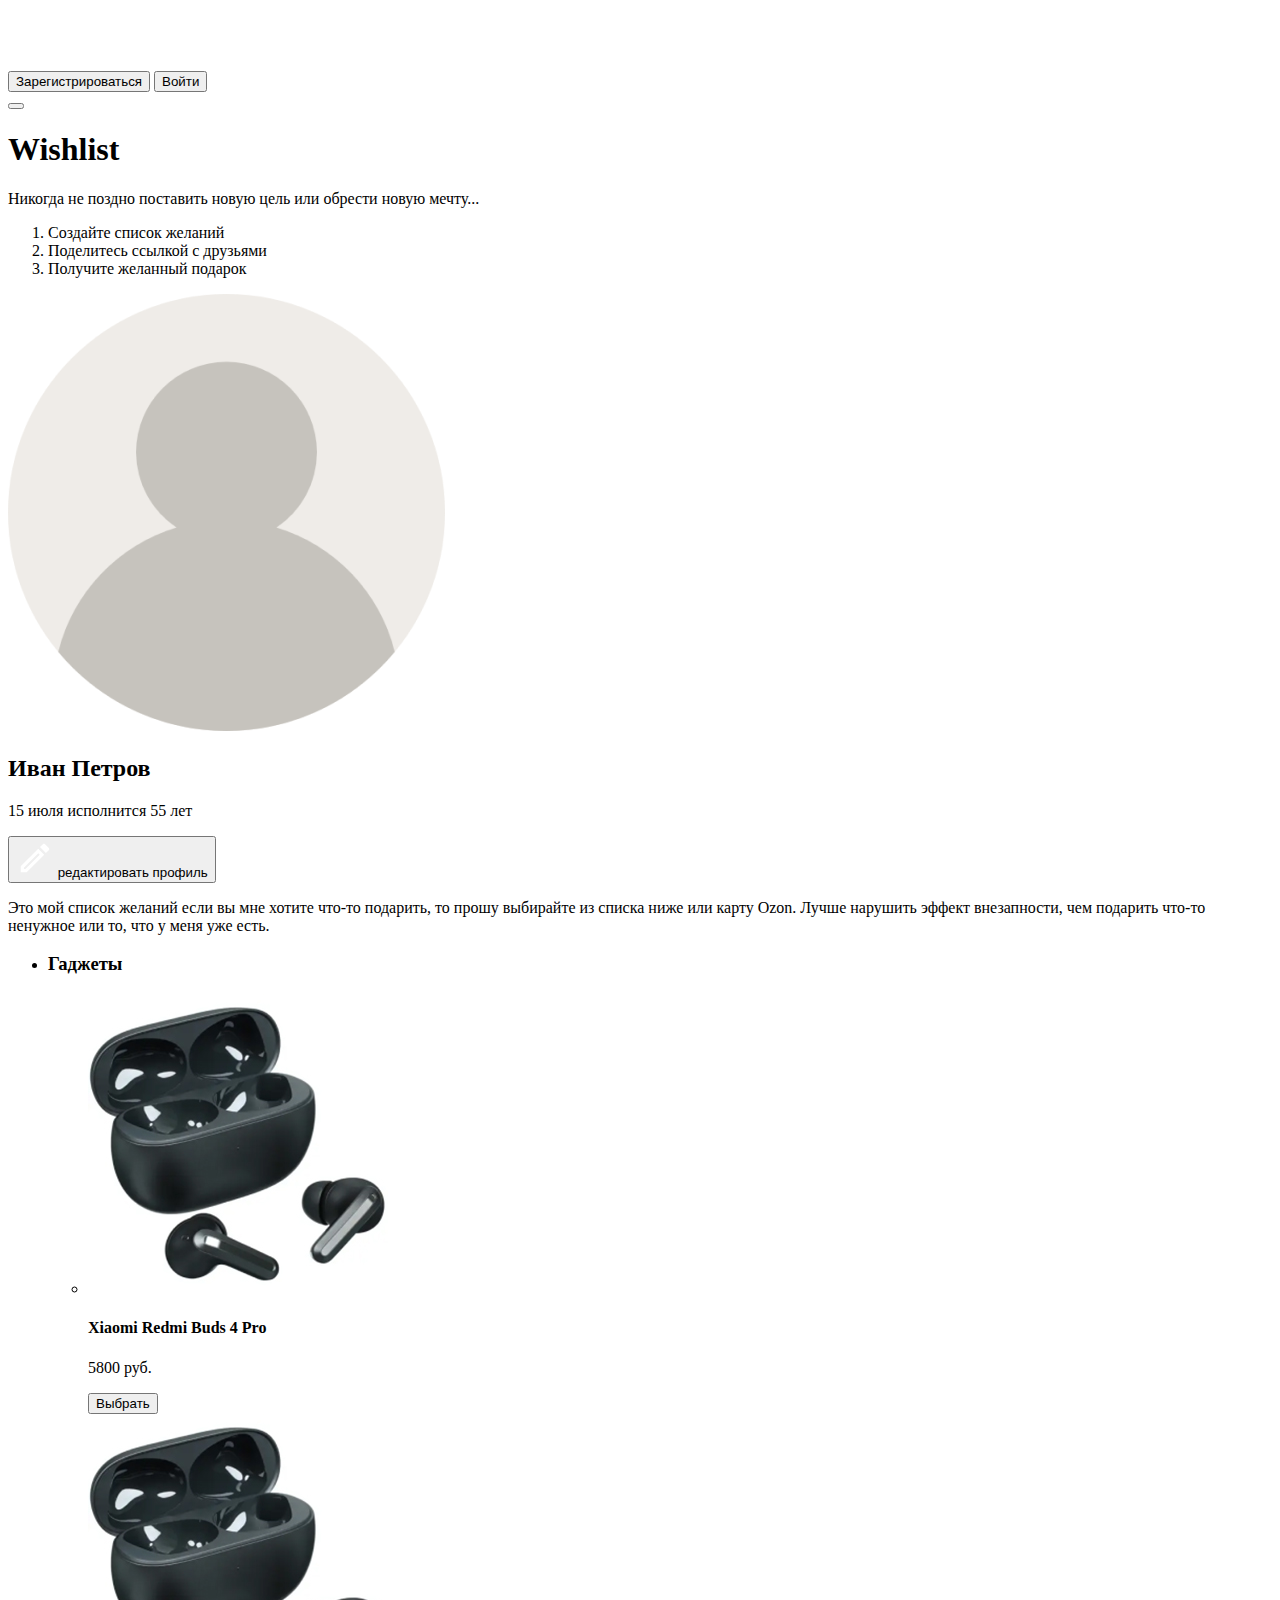
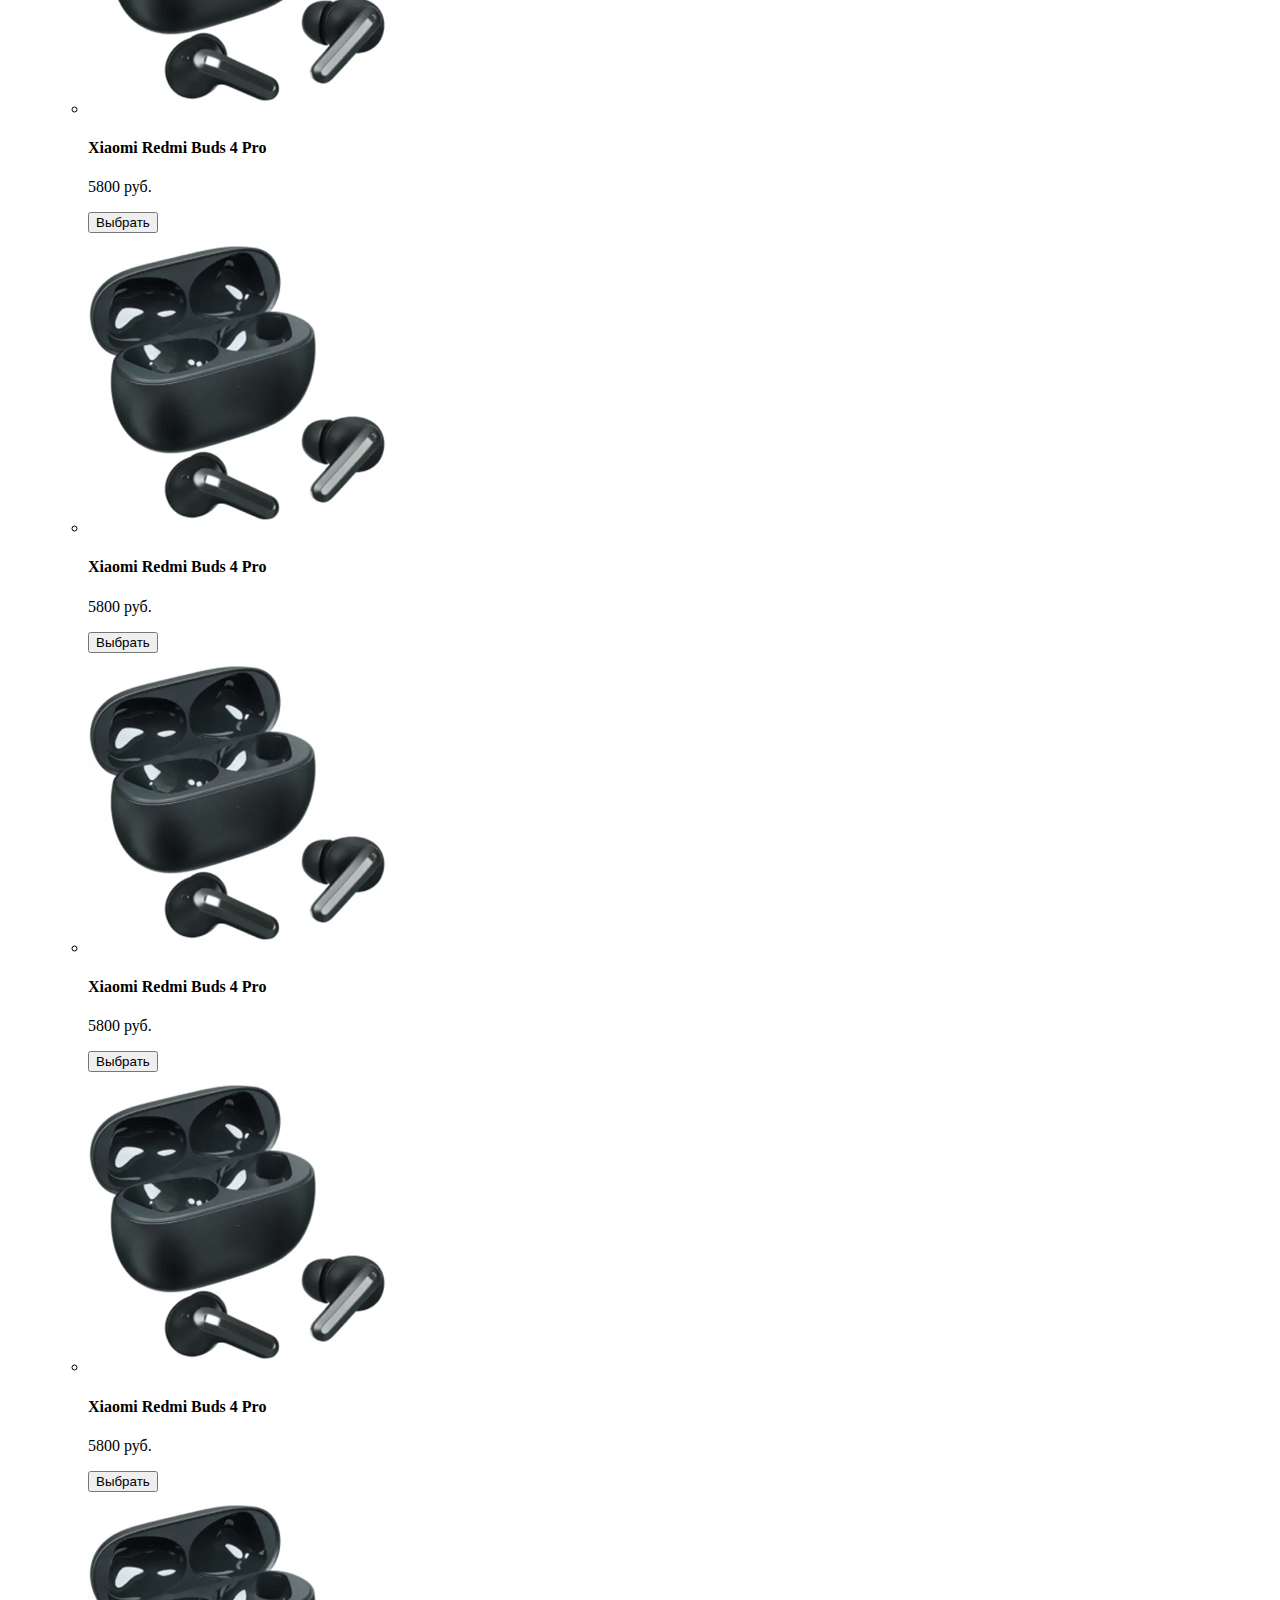
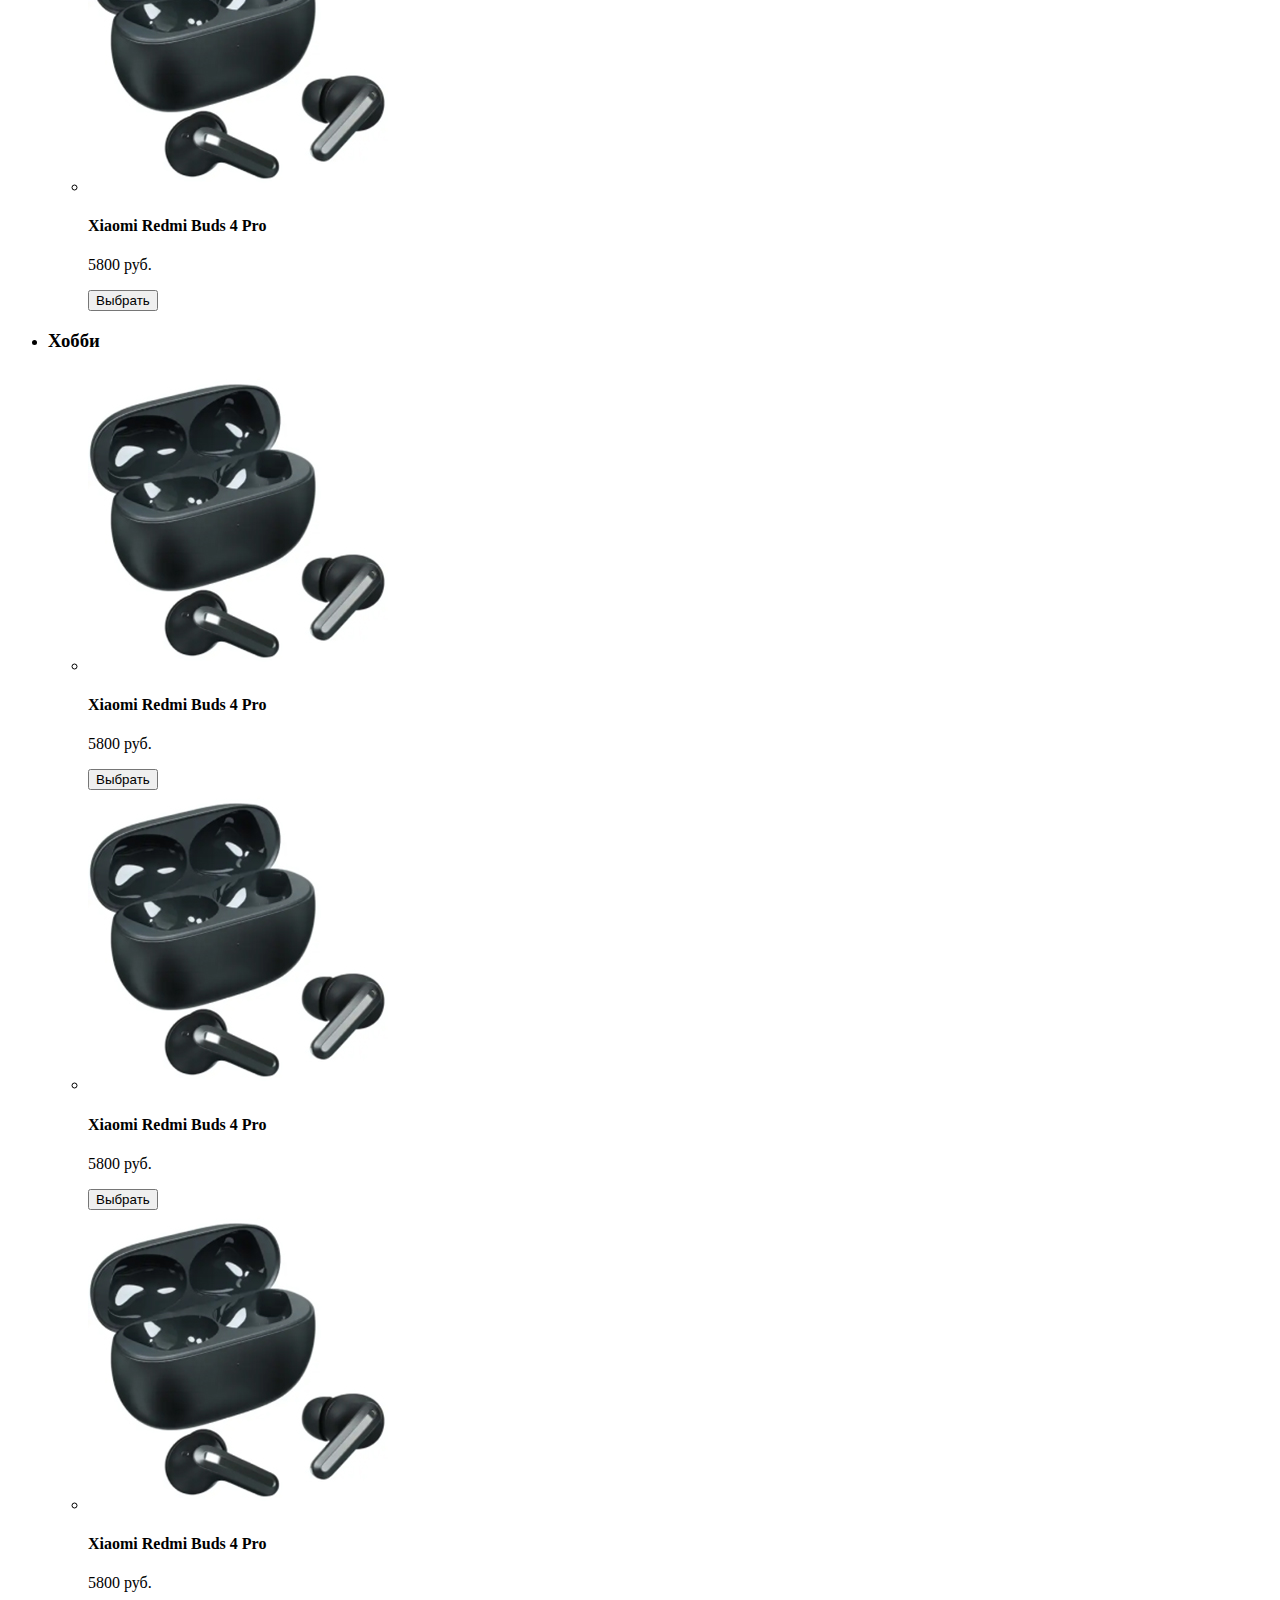
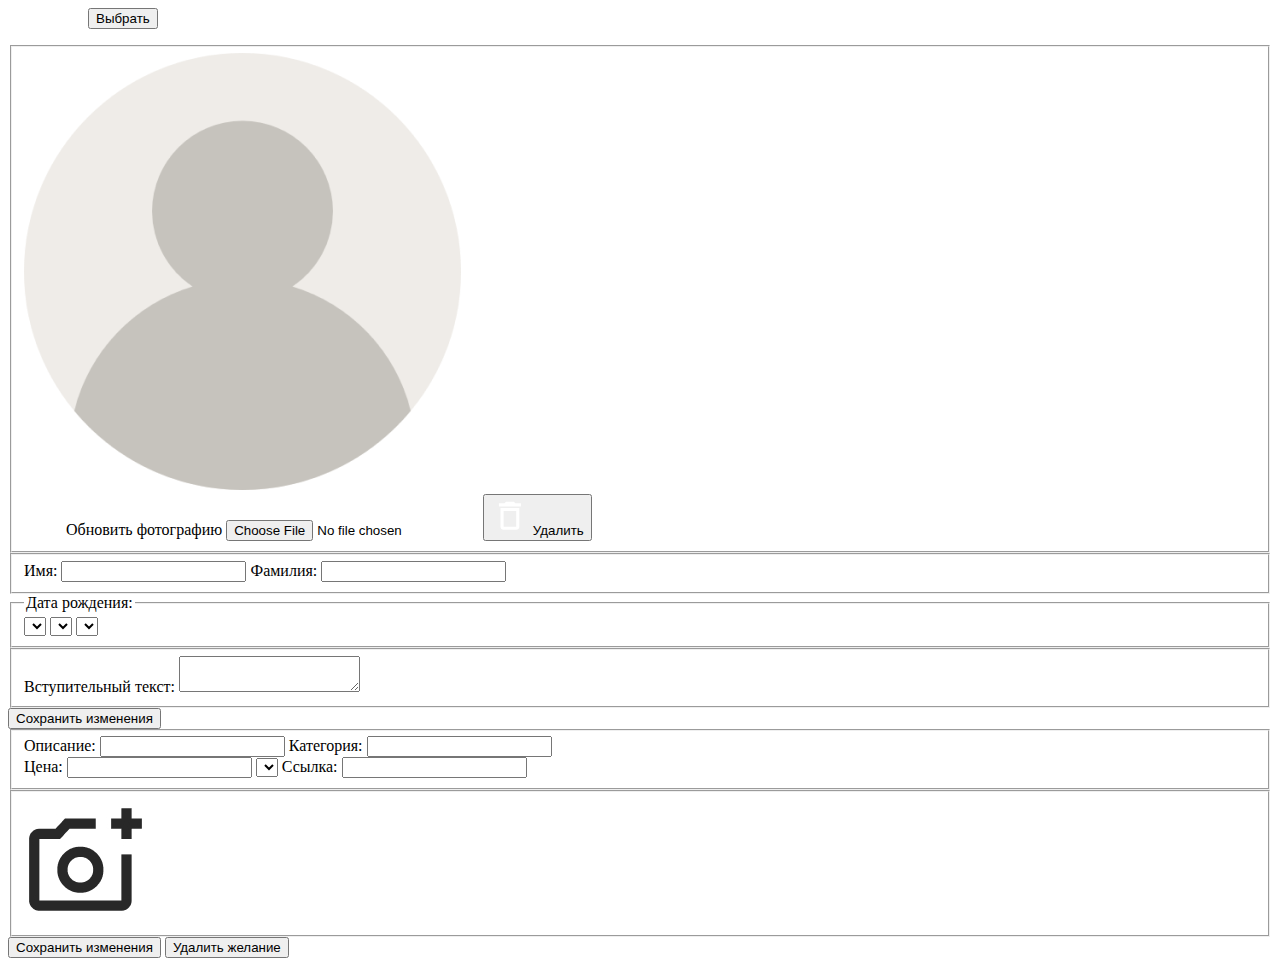
==== index.html @ 7a0eee0d "first commit" ====
<!DOCTYPE html>
<html lang="ru">

<head>
  <meta charset="UTF-8">
  <meta http-equiv="X-UA-Compatible" content="IE=edge">
  <meta name="viewport" content="width=device-width, initial-scale=1.0">
  <title>Wish list</title>
</head>

<body>
  <header class="header">
    <div class="container">
      <img class="header__logo" src="img/logo.svg" alt="logo">

      <nav class="header__nav nav">
        <button class="nav__btn btn">Зарегистрироваться</button>
        <button class="nav__btn btn">Войти</button>
      </nav>

      <button class="header__burder burger">
        <span class="burger__line"></span>
      </button>
    </div>
  </header>

  <main class="app">
    <section class="hero">
      <div class="container">
        <h1 class="hero__title">Wishlist</h1>

        <p class="hero__discription">Никогда не поздно поставить новую цель или обрести новую мечту...</p>

        <ol class="hero__steps steps">
          <li class="steps__item">Cоздайте список желаний</li>
          <li class="steps__item">Поделитесь ссылкой с&nbsp;друзьями</li>
          <li class="steps__item">Получите желанный подарок</li>
        </ol>
      </div>
    </section>

    <section class="wishlist">
      <div class="container">
        <div class="wishlist__profile profile">
          <img class="profile__avatar" src="img/avatar.png" alt="фото профиля">

          <div class="profile__content">
            <h2 class="profile__fullname">Иван Петров</h2>
            <p class="profile__birthday">15 июля исполнится 55 лет</p>
            <button class="profile__edit">
              <svg width="38" height="38" viewBox="0 0 38 38" fill="none" xmlns="http://www.w3.org/2000/svg">
                <path
                  d="M4.75 33.25H10.6875L28.1992 15.7384L22.2617 9.80086L4.75 27.3125V33.25ZM7.91667 28.6267L22.2617 14.2817L23.7183 15.7384L9.37333 30.0834H7.91667V28.6267ZM29.0858 5.20919C28.9394 5.06241 28.7654 4.94596 28.5738 4.86651C28.3823 4.78705 28.177 4.74615 27.9696 4.74615C27.7622 4.74615 27.5569 4.78705 27.3653 4.86651C27.1738 4.94596 26.9998 5.06241 26.8533 5.20919L23.9558 8.10669L29.8933 14.0442L32.7908 11.1467C32.9376 11.0002 33.0541 10.8262 33.1335 10.6347C33.213 10.4431 33.2539 10.2378 33.2539 10.0304C33.2539 9.82307 33.213 9.61774 33.1335 9.4262C33.0541 9.23466 32.9376 9.06067 32.7908 8.91419L29.0858 5.20919Z"
                  fill="white" />
              </svg>
              редактировать профиль
            </button>
          </div>
        </div>

        <p class="wishlist__description">Это мой список желаний если вы мне хотите что-то подарить, то прошу выбирайте
          из списка ниже или карту Ozon. Лучше
          нарушить эффект внезапности, чем подарить что-то ненужное или то, что у меня уже есть.</p>

        <ul class="wishlist__categories categories">
          <li class="categories__item">
            <h3 class="categories__title">Гаджеты</h3>

            <ul class="wishlist__items">
              <li class="item">
                <img class="item__img" src="img/headphones.png" alt="картинка желания">
                <h4 class="item__title">Xiaomi Redmi Buds 4 Pro</h4>
                <p class="item__price">5800 руб.</p>
                <button class="item_btn btn btn_castlist">Выбрать</button>
              </li>

              <li class="item">
                <img class="item__img" src="img/headphones.png" alt="картинка желания">
                <h4 class="item__title">Xiaomi Redmi Buds 4 Pro</h4>
                <p class="item__price">5800 руб.</p>
                <button class="item_btn btn btn_castlist">Выбрать</button>
              </li>

              <li class="item">
                <img class="item__img" src="img/headphones.png" alt="картинка желания">
                <h4 class="item__title">Xiaomi Redmi Buds 4 Pro</h4>
                <p class="item__price">5800 руб.</p>
                <button class="item_btn btn btn_castlist">Выбрать</button>
              </li>

              <li class="item">
                <img class="item__img" src="img/headphones.png" alt="картинка желания">
                <h4 class="item__title">Xiaomi Redmi Buds 4 Pro</h4>
                <p class="item__price">5800 руб.</p>
                <button class="item_btn btn btn_castlist">Выбрать</button>
              </li>

              <li class="item">
                <img class="item__img" src="img/headphones.png" alt="картинка желания">
                <h4 class="item__title">Xiaomi Redmi Buds 4 Pro</h4>
                <p class="item__price">5800 руб.</p>
                <button class="item_btn btn btn_castlist">Выбрать</button>
              </li>

              <li class="item">
                <img class="item__img" src="img/headphones.png" alt="картинка желания">
                <h4 class="item__title">Xiaomi Redmi Buds 4 Pro</h4>
                <p class="item__price">5800 руб.</p>
                <button class="item_btn btn btn_castlist">Выбрать</button>
              </li>
            </ul>
          </li>

          <li class="categories__item">
            <h3 class="categories__title">Хобби</h3>

            <ul class="wishlist__items">
              <li class="item">
                <img class="item__img" src="img/headphones.png" alt="картинка желания">
                <h4 class="item__title">Xiaomi Redmi Buds 4 Pro</h4>
                <p class="item__price">5800 руб.</p>
                <button class="item_btn btn btn_castlist">Выбрать</button>
              </li>

              <li class="item">
                <img class="item__img" src="img/headphones.png" alt="картинка желания">
                <h4 class="item__title">Xiaomi Redmi Buds 4 Pro</h4>
                <p class="item__price">5800 руб.</p>
                <button class="item_btn btn btn_castlist">Выбрать</button>
              </li>

              <li class="item">
                <img class="item__img" src="img/headphones.png" alt="картинка желания">
                <h4 class="item__title">Xiaomi Redmi Buds 4 Pro</h4>
                <p class="item__price">5800 руб.</p>
                <button class="item_btn btn btn_castlist">Выбрать</button>
              </li>
            </ul>
          </li>
        </ul>
      </div>
    </section>

    <section class="edit edit_profile">
      <div class="container">
        <form class="edit__form">
          <fieldset class="edit__avatar">
            <img class="edit__avatar-img" src="img/avatar.png" alt="">

            <div class="edit__avatar-load">
              <label class="edit__label-avatar" for="avatar-load">
                <svg width="38" height="38" viewBox="0 0 38 38" fill="none" xmlns="http://www.w3.org/2000/svg">
                  <path
                    d="M4.75 33.25H10.6875L28.1992 15.7384L22.2617 9.80086L4.75 27.3125V33.25ZM7.91667 28.6267L22.2617 14.2817L23.7183 15.7384L9.37333 30.0834H7.91667V28.6267ZM29.0858 5.20919C28.9394 5.06241 28.7654 4.94596 28.5738 4.86651C28.3823 4.78705 28.177 4.74615 27.9696 4.74615C27.7622 4.74615 27.5569 4.78705 27.3653 4.86651C27.1738 4.94596 26.9998 5.06241 26.8533 5.20919L23.9558 8.10669L29.8933 14.0442L32.7908 11.1467C32.9376 11.0002 33.0541 10.8262 33.1335 10.6347C33.213 10.4431 33.2539 10.2378 33.2539 10.0304C33.2539 9.82307 33.213 9.61774 33.1335 9.4262C33.0541 9.23466 32.9376 9.06067 32.7908 8.91419L29.0858 5.20919Z"
                    fill="white" />
                </svg>
                Обновить фотографию
              </label>
              <input class="edit__input-file edit__input-file_avatar" type="file" accept="image/jpeg, image/png">

              <button class="edit__avatar-delete">
                <svg width="38" height="38" viewBox="0 0 38 38" fill="none" xmlns="http://www.w3.org/2000/svg">
                  <path
                    d="M9.48842 29.6389C9.48842 31.35 10.9027 32.75 12.6313 32.75H25.2027C26.9313 32.75 28.3456 31.35 28.3456 29.6389V10.9722H9.48842V29.6389ZM12.6313 14.0833H25.2027V29.6389H12.6313V14.0833ZM24.417 6.30556L22.8456 4.75H14.9884L13.417 6.30556H7.91699V9.41667H29.917V6.30556H24.417Z"
                    fill="white" />
                </svg>
                Удалить
              </button>
            </div>
          </fieldset>

          <fieldset class="edit__name">
            <label class="edit__label">
              <span class="edit__label-text">Имя:</span>
              <input class="input" type="text" name="name">
            </label>

            <label class="edit__label">
              <span class="edit__label-text">Фамилия:</span>
              <input class="input" type="text" name="surname">
            </label>
          </fieldset>

          <fieldset class="edit__birthday">
            <legend class="edit__label">Дата рождения:</legend>

            <label class="edit__label">
              <select class="input" type="edit__select" name="day"></select>
            </label>

            <label class="edit__label">
              <select class="input" type="edit__select" name="month"></select>
            </label>

            <label class="edit__label">
              <select class="input" type="edit__select" name="year"></select>
            </label>
          </fieldset>

          <fieldset class="edit__description">
            <label class="edit__label" for="description">Вступительный текст:</label>
            <textarea class="edit__description-input" name="description"></textarea>

          </fieldset>

          <button class="edit__submit-btn btn">Сохранить изменения</button>
        </form>
      </div>
    </section>

    <section class="edit edit_wish">
      <div class="container">
        <form class="edit__form">
          <fieldset class="edit__wish">
            <label class="edit__label">
              <span class="edit__label-text">Описание:</span>
              <input class="input" type="text" name="title">
            </label>

            <label class="edit__label">
              <span class="edit__label-text">Категория:</span>
              <input class="input" type="text" name="category">
            </label>

            <div class="edit__wish-price">
              <label class="edit__label">
                <span class="edit__label-text">Цена:</span>
                <input class="input" type="text" name="price">
              </label>
              <label class="edit__label-select">
                <select class="edit__select edit__select_currency" name="currency"></select>
              </label>

              <label class="edit__label">
                <span class="edit__label-text">Ссылка:</span>
                <input class="input" type="text" name="link">
              </label>
            </div>
          </fieldset>

          <fieldset class="edit__wish-photo">
            <label class="edit__label-photo">
              <img class="edit__wish-img" src="img/no-photo.jpg" alt="">
            </label>
          </fieldset>

          <button class="edit__submit-btn btn">Сохранить изменения</button>
          <button class="edit__delete-btn btn">Удалить желание</button>
        </form>
      </div>
    </section>

  </main>
</body>

</html>
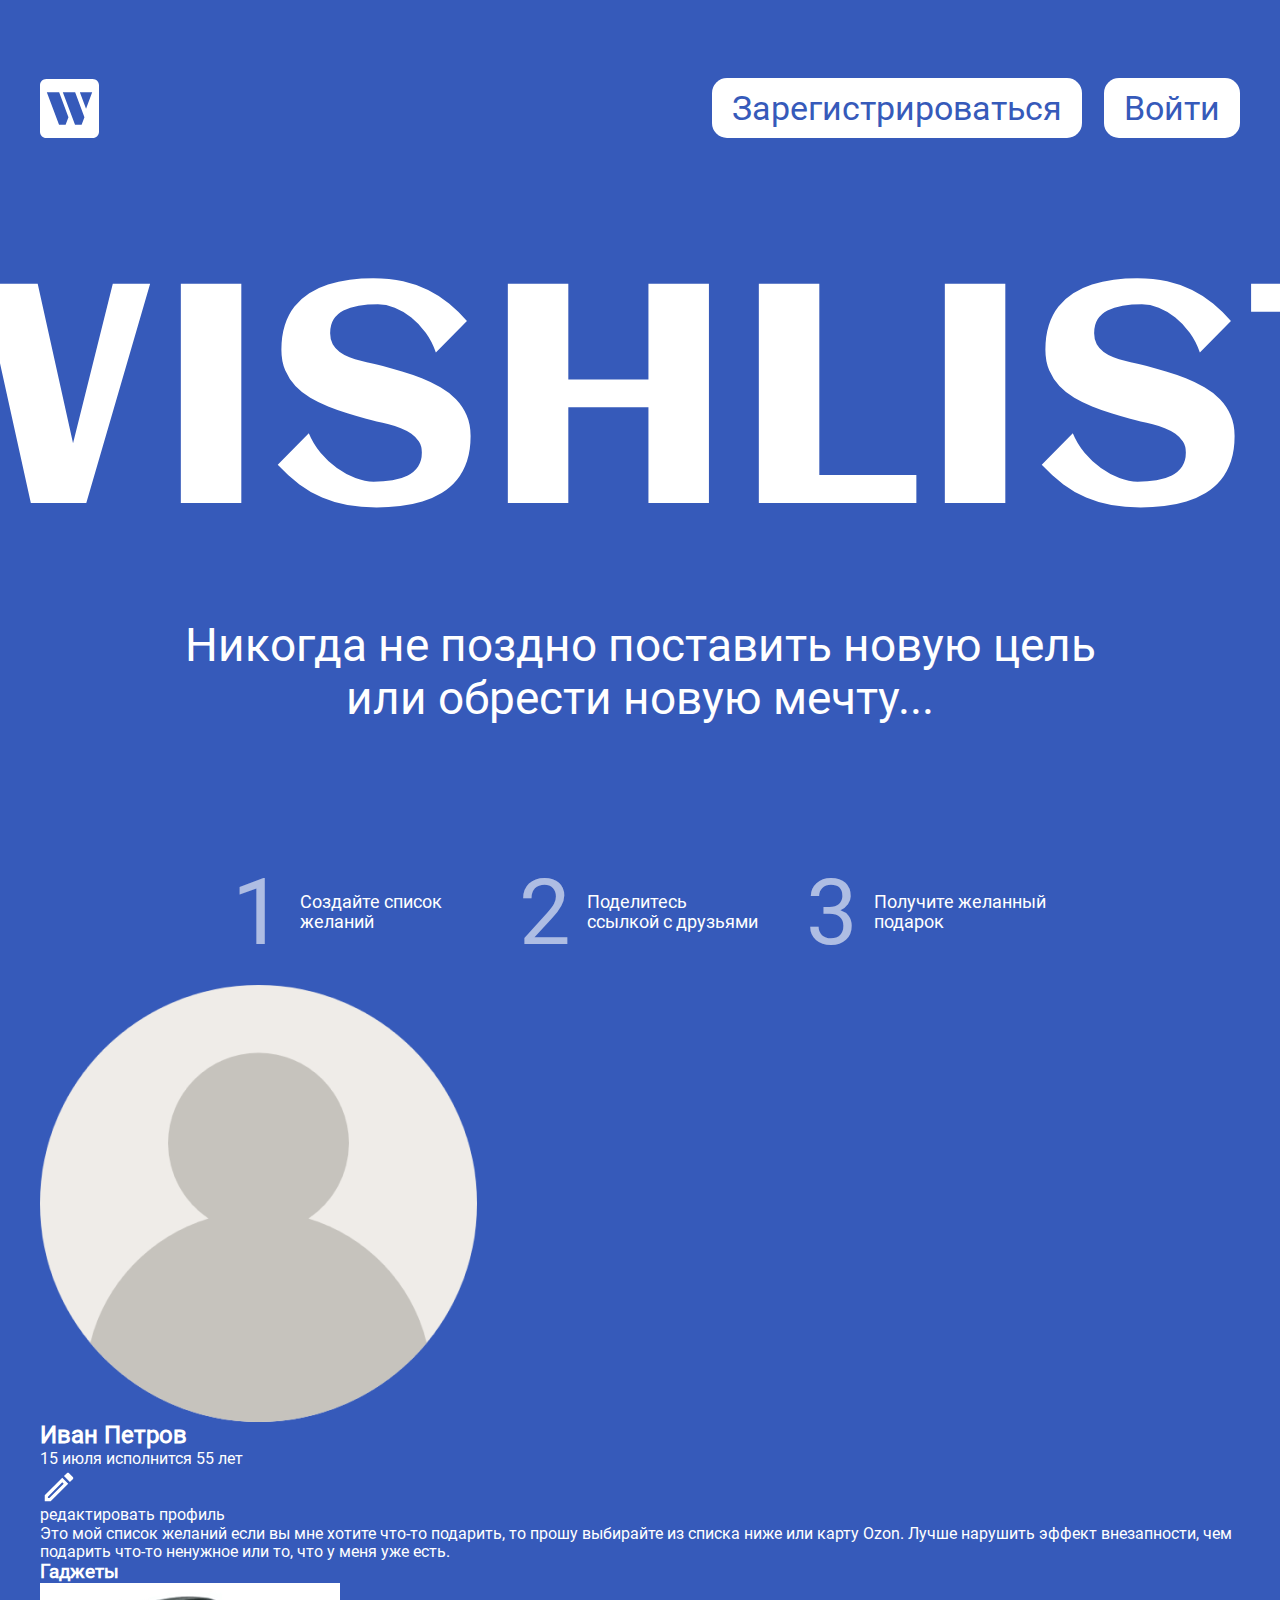
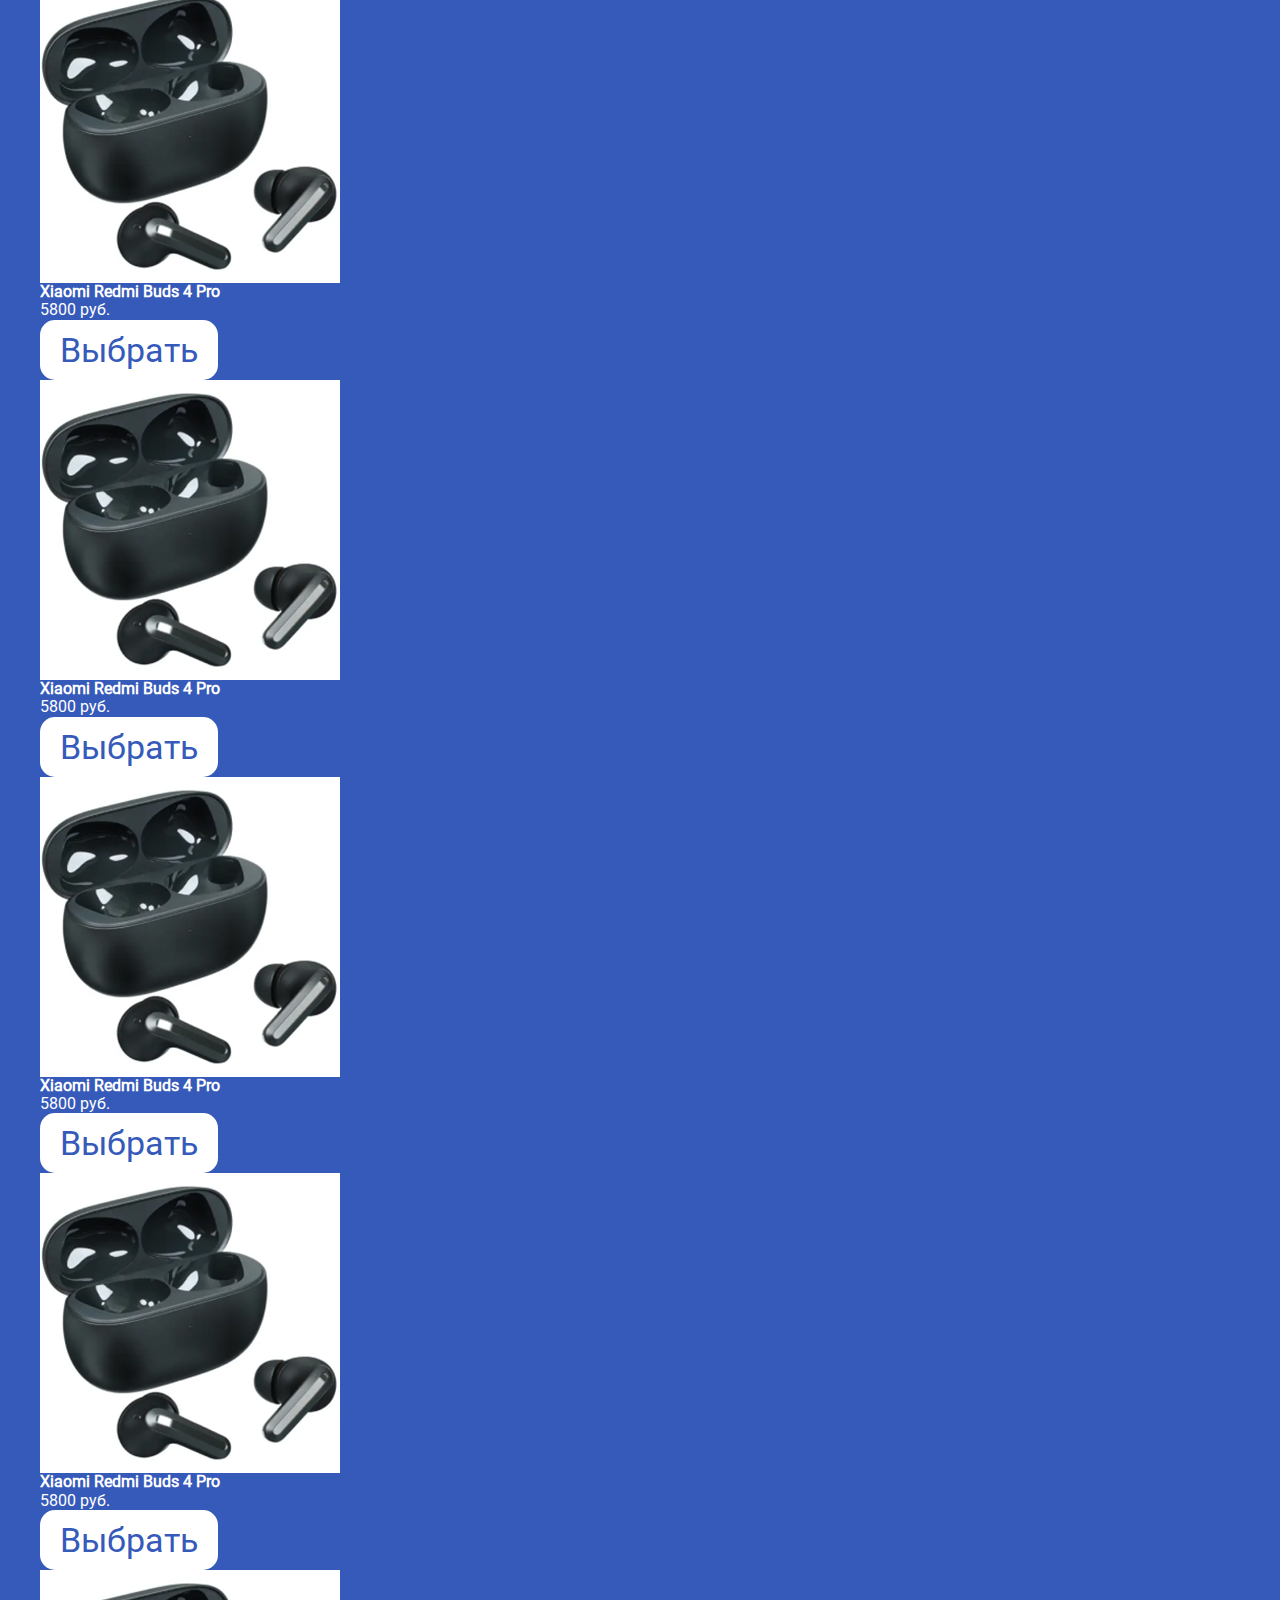
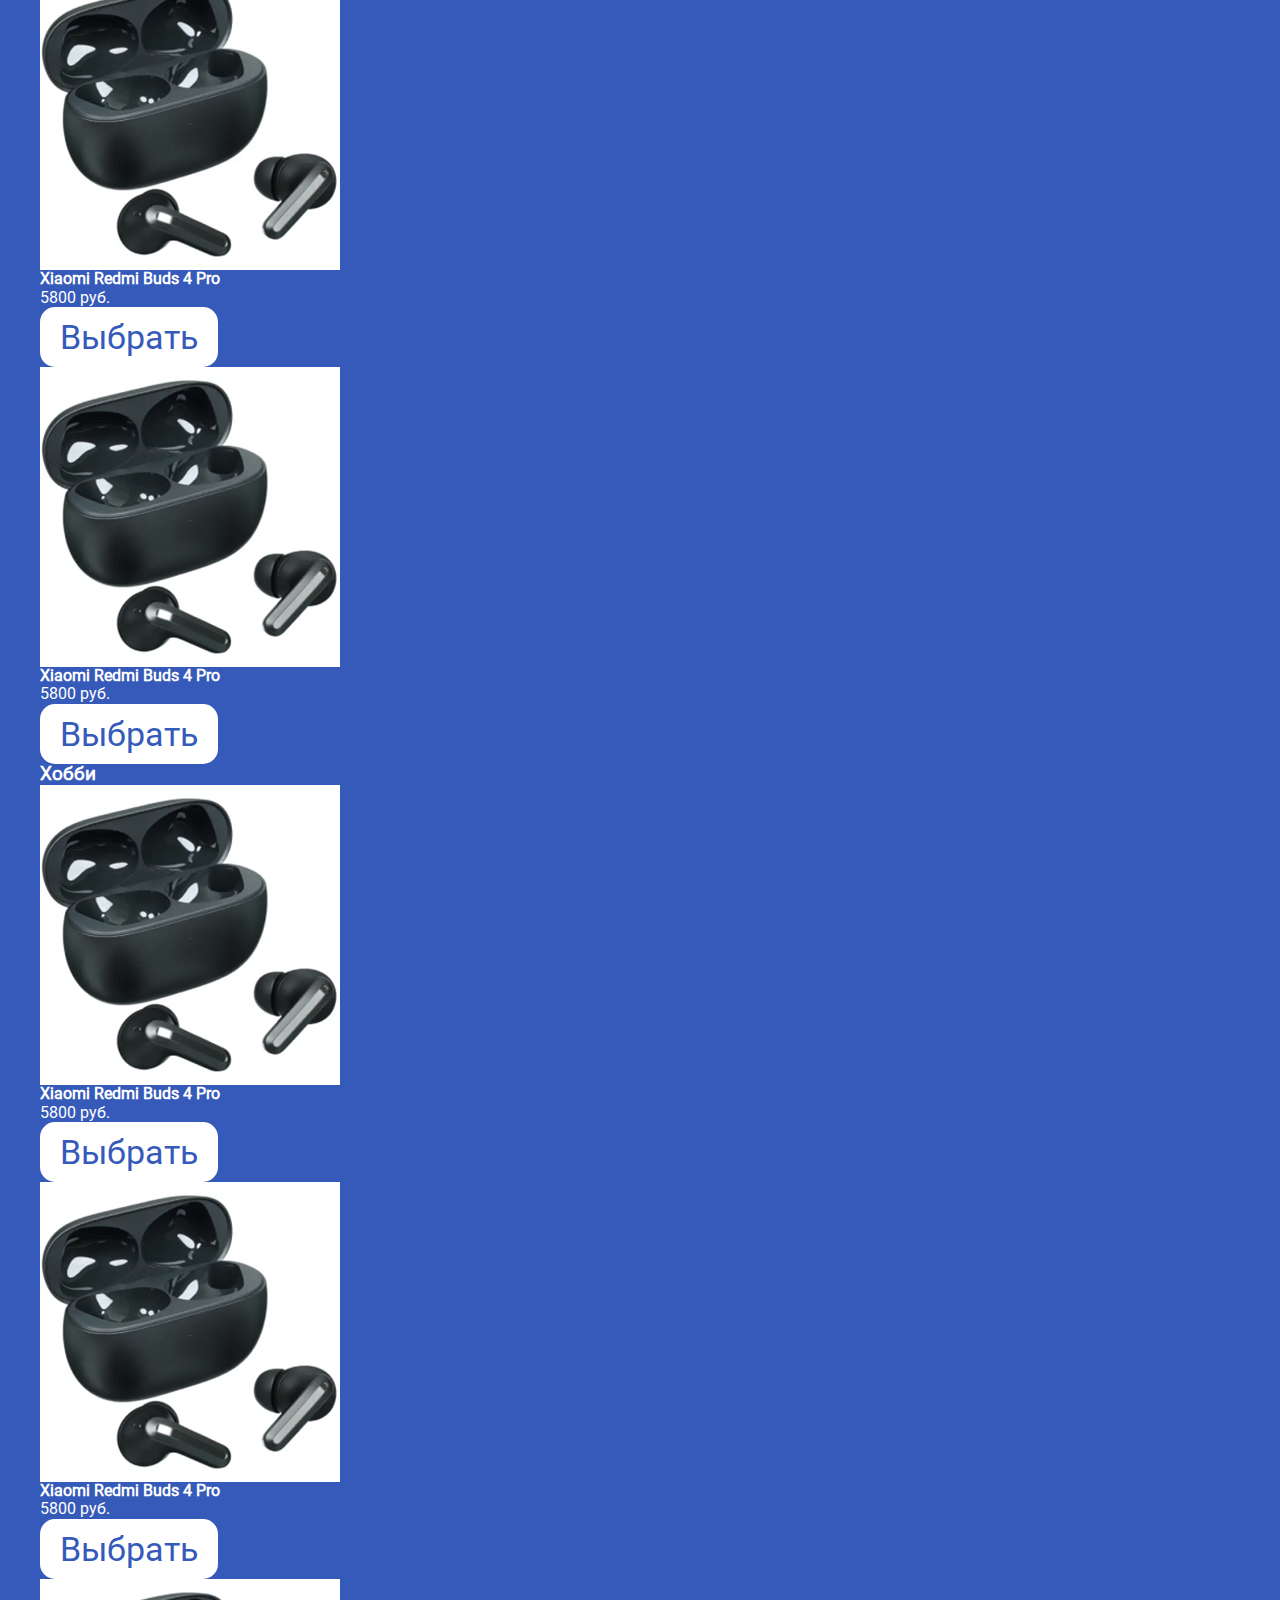
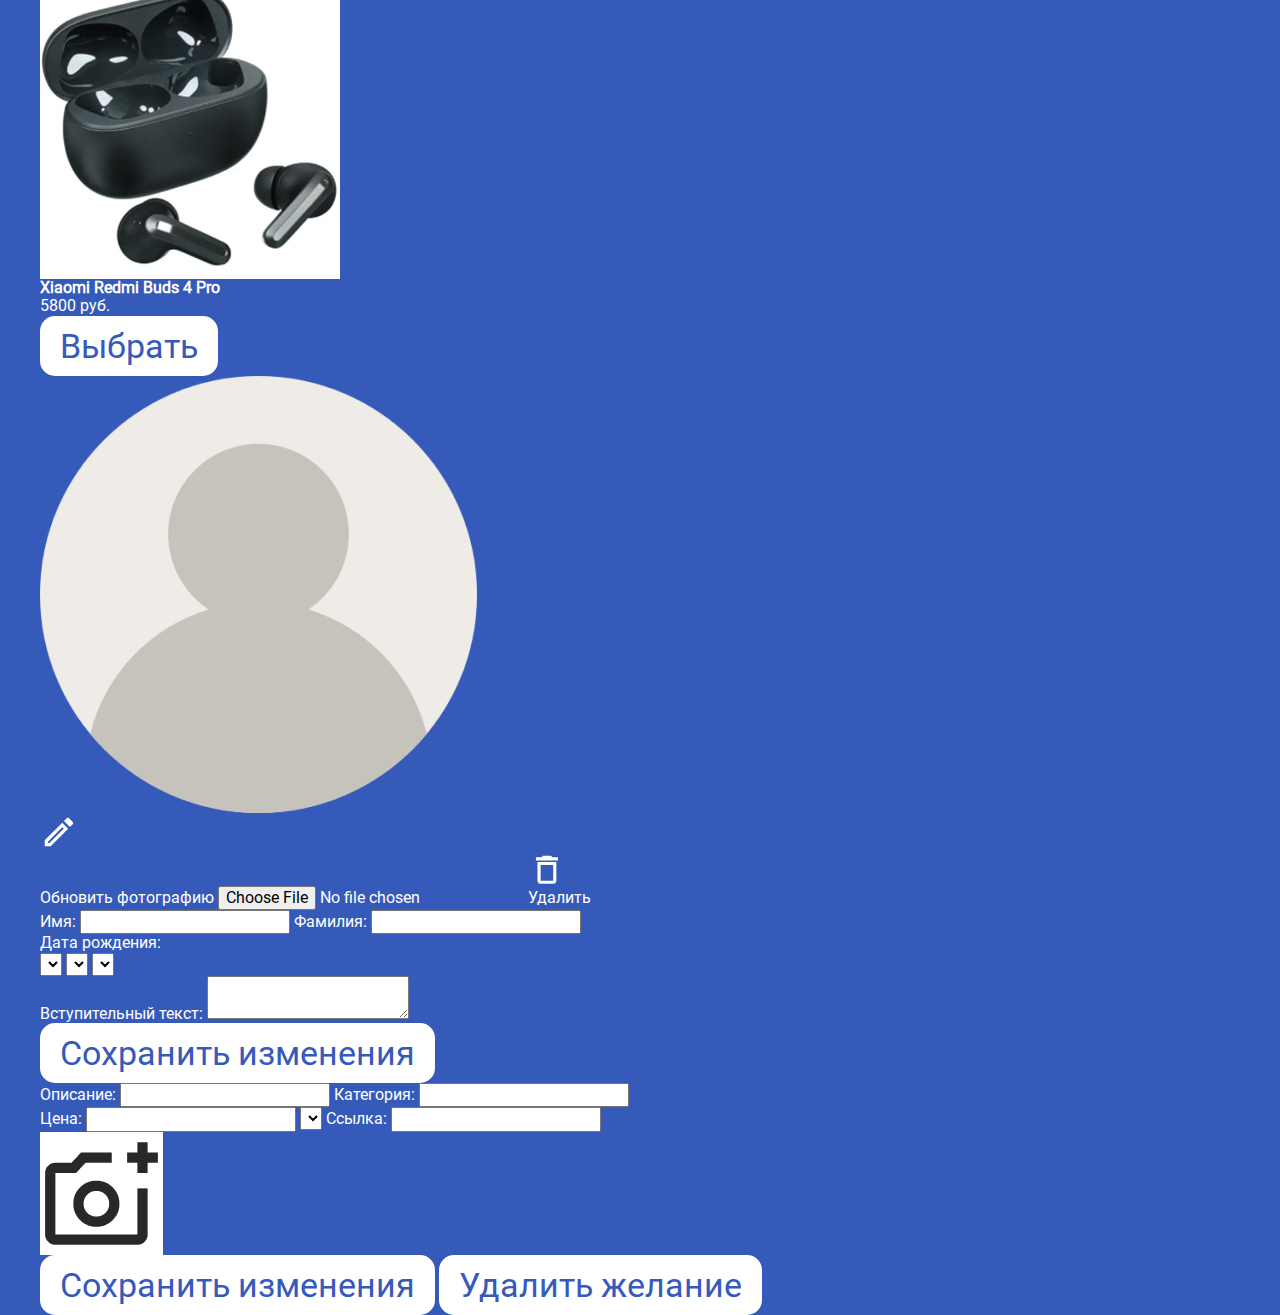
==== commit 22fc858d: "+общие стили +стили для первого экрана" ====
--- a/index.html
+++ b/index.html
@@ -6,11 +6,13 @@
   <meta http-equiv="X-UA-Compatible" content="IE=edge">
   <meta name="viewport" content="width=device-width, initial-scale=1.0">
   <title>Wish list</title>
+
+  <link rel="stylesheet" href="css/index.css">
 </head>
 
-<body>
+<body class="body">
   <header class="header">
-    <div class="container">
+    <div class="container header__container">
       <img class="header__logo" src="img/logo.svg" alt="logo">
 
       <nav class="header__nav nav">
@@ -26,7 +28,7 @@
 
   <main class="app">
     <section class="hero">
-      <div class="container">
+      <div class="container hero__container">
         <h1 class="hero__title">Wishlist</h1>
 
         <p class="hero__discription">Никогда не поздно поставить новую цель или обрести новую мечту...</p>
--- a/css/index.css
+++ b/css/index.css
@@ -0,0 +1,8 @@
+@import "normalize.css";
+@import "fonts.css";
+@import "style.css";
+@import "header.css";
+@import "nav.css";
+@import "burger.css";
+@import "hero.css";
+@import "steps.css";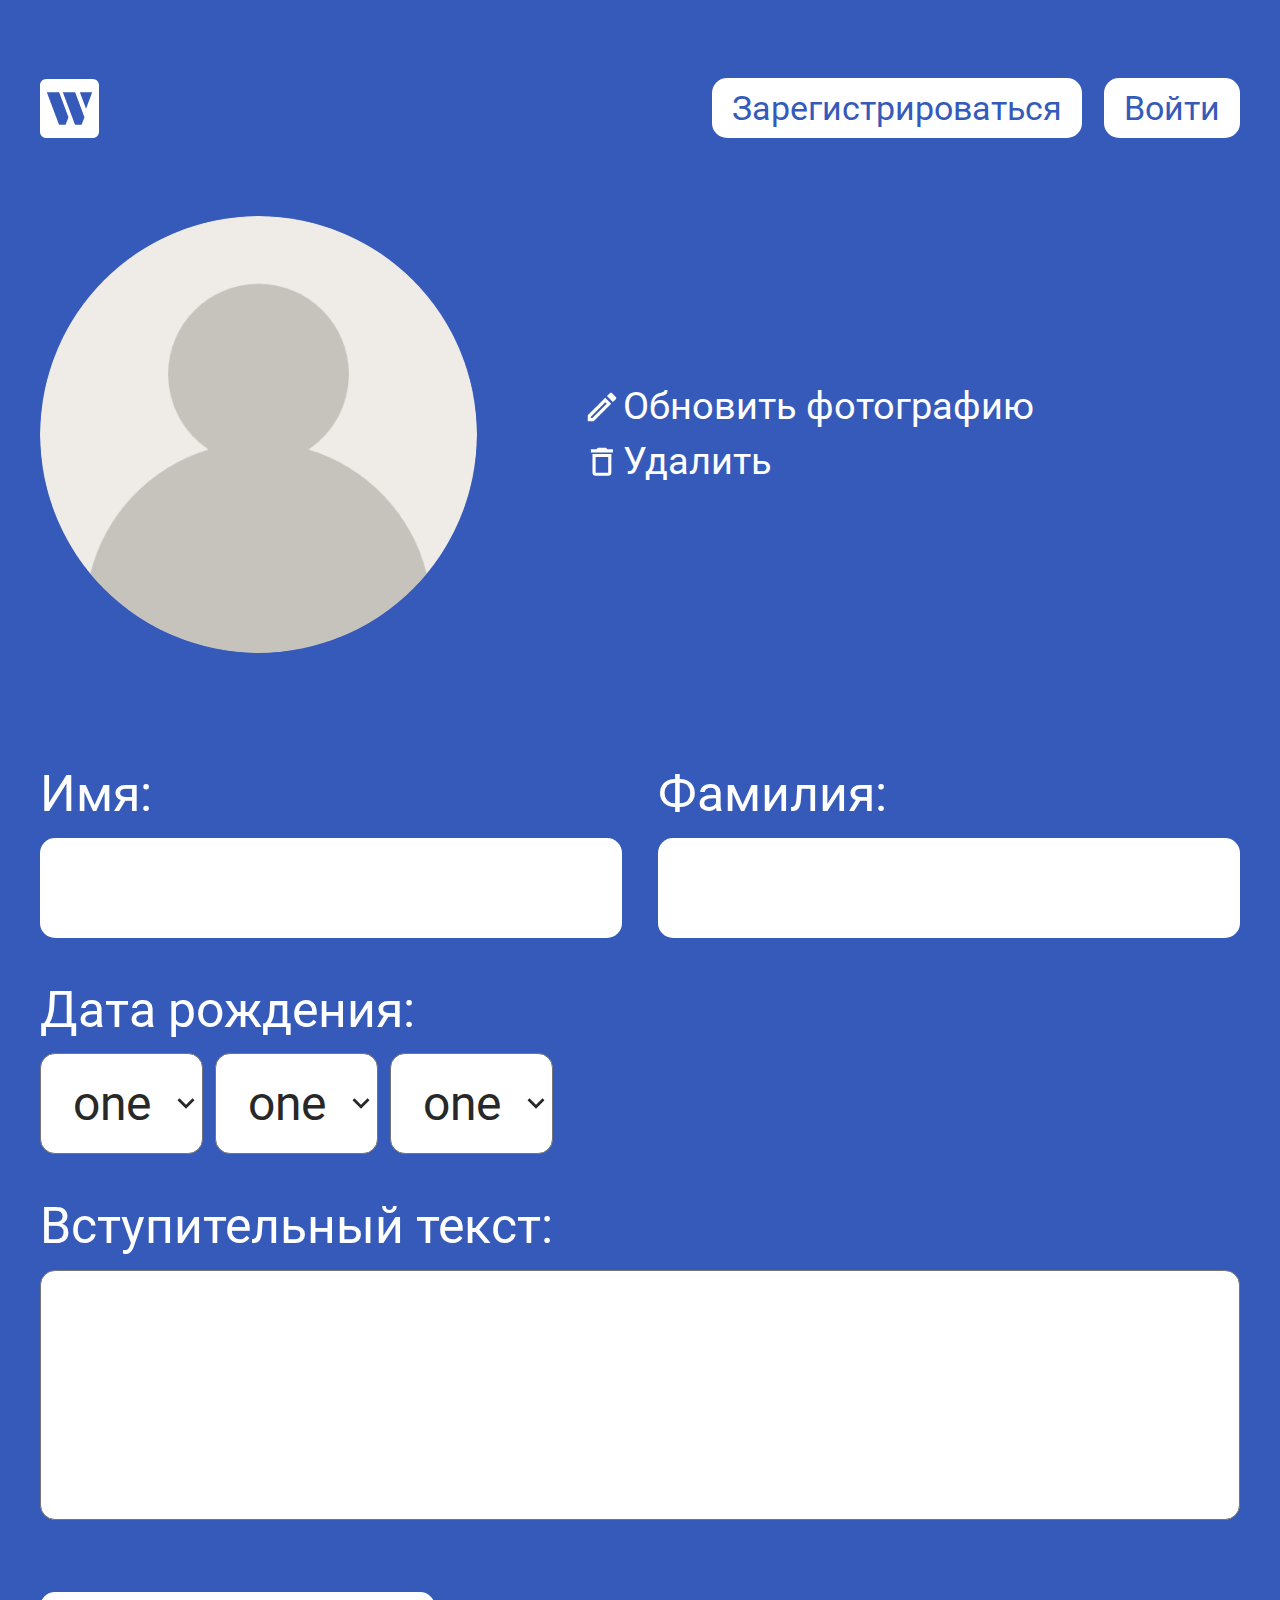
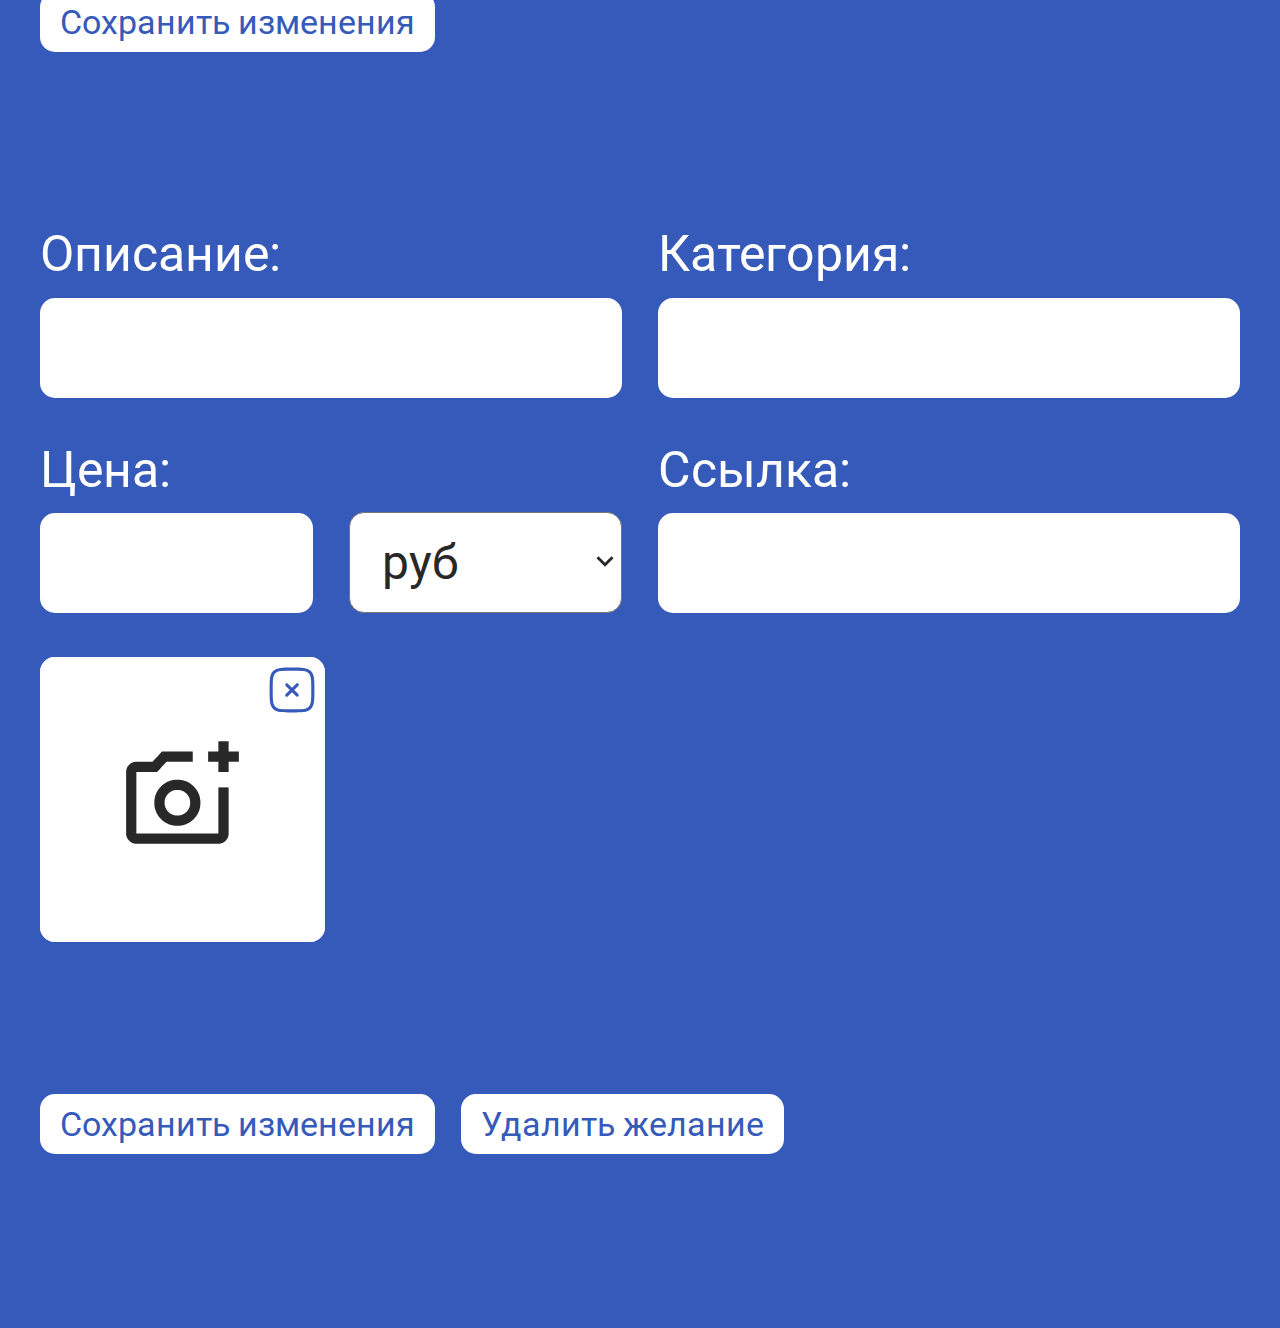
==== commit 841fed0a: "+styles" ====
--- a/index.html
+++ b/index.html
@@ -73,42 +73,42 @@
                 <img class="item__img" src="img/headphones.png" alt="картинка желания">
                 <h4 class="item__title">Xiaomi Redmi Buds 4 Pro</h4>
                 <p class="item__price">5800 руб.</p>
-                <button class="item_btn btn btn_castlist">Выбрать</button>
-              </li>
-
-              <li class="item">
-                <img class="item__img" src="img/headphones.png" alt="картинка желания">
-                <h4 class="item__title">Xiaomi Redmi Buds 4 Pro</h4>
-                <p class="item__price">5800 руб.</p>
-                <button class="item_btn btn btn_castlist">Выбрать</button>
-              </li>
-
-              <li class="item">
-                <img class="item__img" src="img/headphones.png" alt="картинка желания">
-                <h4 class="item__title">Xiaomi Redmi Buds 4 Pro</h4>
-                <p class="item__price">5800 руб.</p>
-                <button class="item_btn btn btn_castlist">Выбрать</button>
-              </li>
-
-              <li class="item">
-                <img class="item__img" src="img/headphones.png" alt="картинка желания">
-                <h4 class="item__title">Xiaomi Redmi Buds 4 Pro</h4>
-                <p class="item__price">5800 руб.</p>
-                <button class="item_btn btn btn_castlist">Выбрать</button>
-              </li>
-
-              <li class="item">
-                <img class="item__img" src="img/headphones.png" alt="картинка желания">
-                <h4 class="item__title">Xiaomi Redmi Buds 4 Pro</h4>
-                <p class="item__price">5800 руб.</p>
-                <button class="item_btn btn btn_castlist">Выбрать</button>
-              </li>
-
-              <li class="item">
-                <img class="item__img" src="img/headphones.png" alt="картинка желания">
-                <h4 class="item__title">Xiaomi Redmi Buds 4 Pro</h4>
-                <p class="item__price">5800 руб.</p>
-                <button class="item_btn btn btn_castlist">Выбрать</button>
+                <button class="item__btn btn btn_castling">Выбрать</button>
+              </li>
+
+              <li class="item">
+                <img class="item__img" src="img/headphones.png" alt="картинка желания">
+                <h4 class="item__title">Xiaomi Redmi Buds 4 Pro</h4>
+                <p class="item__price">5800 руб.</p>
+                <button class="item__btn btn btn_castling">Выбрать</button>
+              </li>
+
+              <li class="item">
+                <img class="item__img" src="img/headphones.png" alt="картинка желания">
+                <h4 class="item__title">Xiaomi Redmi Buds 4 Pro</h4>
+                <p class="item__price">5800 руб.</p>
+                <button class="item__btn btn btn_castling">Выбрать</button>
+              </li>
+
+              <li class="item">
+                <img class="item__img" src="img/headphones.png" alt="картинка желания">
+                <h4 class="item__title">Xiaomi Redmi Buds 4 Pro</h4>
+                <p class="item__price">5800 руб.</p>
+                <button class="item__btn btn btn_castling">Выбрать</button>
+              </li>
+
+              <li class="item">
+                <img class="item__img" src="img/headphones.png" alt="картинка желания">
+                <h4 class="item__title">Xiaomi Redmi Buds 4 Pro</h4>
+                <p class="item__price">5800 руб.</p>
+                <button class="item__btn btn btn_castling">Выбрать</button>
+              </li>
+
+              <li class="item">
+                <img class="item__img" src="img/headphones.png" alt="картинка желания">
+                <h4 class="item__title">Xiaomi Redmi Buds 4 Pro</h4>
+                <p class="item__price">5800 руб.</p>
+                <button class="item__btn btn btn_castling">Выбрать</button>
               </li>
             </ul>
           </li>
@@ -121,21 +121,21 @@
                 <img class="item__img" src="img/headphones.png" alt="картинка желания">
                 <h4 class="item__title">Xiaomi Redmi Buds 4 Pro</h4>
                 <p class="item__price">5800 руб.</p>
-                <button class="item_btn btn btn_castlist">Выбрать</button>
-              </li>
-
-              <li class="item">
-                <img class="item__img" src="img/headphones.png" alt="картинка желания">
-                <h4 class="item__title">Xiaomi Redmi Buds 4 Pro</h4>
-                <p class="item__price">5800 руб.</p>
-                <button class="item_btn btn btn_castlist">Выбрать</button>
-              </li>
-
-              <li class="item">
-                <img class="item__img" src="img/headphones.png" alt="картинка желания">
-                <h4 class="item__title">Xiaomi Redmi Buds 4 Pro</h4>
-                <p class="item__price">5800 руб.</p>
-                <button class="item_btn btn btn_castlist">Выбрать</button>
+                <button class="item__btn btn btn_castling">Выбрать</button>
+              </li>
+
+              <li class="item">
+                <img class="item__img" src="img/headphones.png" alt="картинка желания">
+                <h4 class="item__title">Xiaomi Redmi Buds 4 Pro</h4>
+                <p class="item__price">5800 руб.</p>
+                <button class="item__btn btn btn_castling">Выбрать</button>
+              </li>
+
+              <li class="item">
+                <img class="item__img" src="img/headphones.png" alt="картинка желания">
+                <h4 class="item__title">Xiaomi Redmi Buds 4 Pro</h4>
+                <p class="item__price">5800 руб.</p>
+                <button class="item__btn btn btn_castling">Выбрать</button>
               </li>
             </ul>
           </li>
@@ -174,33 +174,42 @@
           <fieldset class="edit__name">
             <label class="edit__label">
               <span class="edit__label-text">Имя:</span>
-              <input class="input" type="text" name="name">
+              <input class="edit__input" type="text" name="name">
             </label>
 
             <label class="edit__label">
               <span class="edit__label-text">Фамилия:</span>
-              <input class="input" type="text" name="surname">
+              <input class="edit__input" type="text" name="surname">
             </label>
           </fieldset>
 
           <fieldset class="edit__birthday">
-            <legend class="edit__label">Дата рождения:</legend>
-
-            <label class="edit__label">
-              <select class="input" type="edit__select" name="day"></select>
-            </label>
-
-            <label class="edit__label">
-              <select class="input" type="edit__select" name="month"></select>
-            </label>
-
-            <label class="edit__label">
-              <select class="input" type="edit__select" name="year"></select>
+            <legend class="edit__label-text">Дата рождения:</legend>
+
+            <label class="edit__label edit__label_select">
+              <select class="edit__select" type="text" name="day">
+                <option value="1">one</option>
+                <option value="2">two</option>
+              </select>
+            </label>
+
+            <label class="edit__label edit__label_select">
+              <select class="edit__select" type="text" name="month">
+                <option value="1">one</option>
+                <option value="2">two</option>
+              </select>
+            </label>
+
+            <label class="edit__label edit__label_select">
+              <select class="edit__select" type="text" name="year">
+                <option value="1">one</option>
+                <option value="2">two</option>
+              </select>
             </label>
           </fieldset>
 
           <fieldset class="edit__description">
-            <label class="edit__label" for="description">Вступительный текст:</label>
+            <label class="edit__label-text" for="description">Вступительный текст:</label>
             <textarea class="edit__description-input" name="description"></textarea>
 
           </fieldset>
@@ -216,34 +225,50 @@
           <fieldset class="edit__wish">
             <label class="edit__label">
               <span class="edit__label-text">Описание:</span>
-              <input class="input" type="text" name="title">
+              <input class="edit__input" type="text" name="title">
             </label>
 
             <label class="edit__label">
               <span class="edit__label-text">Категория:</span>
-              <input class="input" type="text" name="category">
-            </label>
-
-            <div class="edit__wish-price">
-              <label class="edit__label">
+              <input class="edit__input" type="text" name="category">
+            </label>
+
+            <div class="edit__wish-price edit__label">
+              <label class="edit__label_price">
                 <span class="edit__label-text">Цена:</span>
-                <input class="input" type="text" name="price">
+                <input class="edit__input" type="text" name="price">
               </label>
-              <label class="edit__label-select">
-                <select class="edit__select edit__select_currency" name="currency"></select>
-              </label>
-
-              <label class="edit__label">
-                <span class="edit__label-text">Ссылка:</span>
-                <input class="input" type="text" name="link">
+              <label class="edit__label_select edit__label_price">
+                <select class="edit__select edit__select_currency" name="currency">
+                  <option value="rub">руб</option>
+                </select>
               </label>
             </div>
+
+            <label class="edit__label">
+              <span class="edit__label-text">Ссылка:</span>
+              <input class="edit__input" type="text" name="link">
+            </label>
+
           </fieldset>
 
           <fieldset class="edit__wish-photo">
             <label class="edit__label-photo">
               <img class="edit__wish-img" src="img/no-photo.jpg" alt="">
-            </label>
+              <input class="edit__input-file edit__input-file_wish" type="file" accept="image/jpeg, image/png">
+              <button class="edit__wish-delete">
+                <svg width="50" height="50" viewBox="0 0 50 50" fill="none" xmlns="http://www.w3.org/2000/svg">
+                  <path
+                    d="M20.8961 18.6875C20.5999 18.4115 20.2081 18.2612 19.8033 18.2684C19.3985 18.2755 19.0123 18.4395 18.726 18.7258C18.4398 19.0121 18.2758 19.3983 18.2686 19.8031C18.2615 20.2079 18.4117 20.5996 18.6877 20.8958L22.7919 25L18.6877 29.1042C18.5342 29.2472 18.4111 29.4197 18.3257 29.6114C18.2403 29.803 18.1944 30.0099 18.1907 30.2197C18.187 30.4295 18.2256 30.6379 18.3042 30.8325C18.3827 31.027 18.4997 31.2038 18.6481 31.3522C18.7964 31.5005 18.9732 31.6175 19.1677 31.6961C19.3623 31.7747 19.5707 31.8133 19.7805 31.8096C19.9903 31.8059 20.1972 31.7599 20.3889 31.6745C20.5805 31.5891 20.753 31.466 20.8961 31.3125L25.0002 27.2083L29.1044 31.3125C29.4006 31.5885 29.7924 31.7388 30.1972 31.7316C30.602 31.7245 30.9882 31.5605 31.2745 31.2742C31.5607 30.9879 31.7247 30.6017 31.7319 30.1969C31.739 29.7921 31.5887 29.4004 31.3127 29.1042L27.2086 25L31.3127 20.8958C31.4663 20.7528 31.5894 20.5803 31.6748 20.3886C31.7602 20.197 31.8061 19.99 31.8098 19.7802C31.8135 19.5705 31.7749 19.3621 31.6963 19.1675C31.6177 18.9729 31.5008 18.7962 31.3524 18.6478C31.204 18.4995 31.0273 18.3825 30.8327 18.3039C30.6382 18.2253 30.4298 18.1867 30.22 18.1904C30.0102 18.1941 29.8033 18.2401 29.6116 18.3255C29.42 18.4109 29.2475 18.534 29.1044 18.6875L25.0002 22.7917L20.8961 18.6875Z"
+                    fill="#365ABA" />
+                  <path fill-rule="evenodd" clip-rule="evenodd"
+                    d="M25.1191 2.60419H24.8816C20.0712 2.60419 16.3024 2.60419 13.3607 3.00002C10.3524 3.40419 7.97741 4.25002 6.11283 6.11252C4.24824 7.9771 3.40449 10.3521 3.00033 13.3625C2.60449 16.3021 2.60449 20.0709 2.60449 24.8813V25.1188C2.60449 29.9292 2.60449 33.6979 3.00033 36.6396C3.40449 39.6479 4.25033 42.0229 6.11283 43.8875C7.97741 45.7521 10.3524 46.5959 13.3628 47C16.3024 47.3959 20.0712 47.3959 24.8816 47.3959H25.1191C29.9295 47.3959 33.6982 47.3959 36.6399 47C39.6482 46.5959 42.0232 45.75 43.8878 43.8875C45.7524 42.0229 46.5962 39.6479 47.0003 36.6375C47.3962 33.6979 47.3962 29.9292 47.3962 25.1188V24.8813C47.3962 20.0709 47.3962 16.3021 47.0003 13.3604C46.5962 10.3521 45.7503 7.9771 43.8878 6.11252C42.0232 4.24794 39.6482 3.40419 36.6378 3.00002C33.6982 2.60419 29.9295 2.60419 25.1191 2.60419ZM8.32324 8.32294C9.51074 7.13544 11.1149 6.45419 13.7795 6.09585C16.4878 5.73335 20.0462 5.72919 25.0003 5.72919C29.9545 5.72919 33.5128 5.73335 36.2212 6.09585C38.8857 6.45419 40.492 7.13752 41.6795 8.32294C42.8649 9.51044 43.5462 11.1146 43.9045 13.7792C44.267 16.4875 44.2712 20.0459 44.2712 25C44.2712 29.9542 44.267 33.5125 43.9045 36.2209C43.5462 38.8854 42.8628 40.4917 41.6774 41.6792C40.4899 42.8646 38.8857 43.5459 36.2212 43.9042C33.5128 44.2667 29.9545 44.2709 25.0003 44.2709C20.0462 44.2709 16.4878 44.2667 13.7795 43.9042C11.1149 43.5459 9.50866 42.8625 8.32116 41.6771C7.13574 40.4896 6.45449 38.8854 6.09616 36.2209C5.73366 33.5125 5.72949 29.9542 5.72949 25C5.72949 20.0459 5.73366 16.4875 6.09616 13.7792C6.45449 11.1146 7.13783 9.51044 8.32324 8.32294Z"
+                    fill="#365ABA" />
+                </svg>
+              </button>
+            </label>
+
+
           </fieldset>
 
           <button class="edit__submit-btn btn">Сохранить изменения</button>
--- a/css/index.css
+++ b/css/index.css
@@ -5,4 +5,9 @@
 @import "nav.css";
 @import "burger.css";
 @import "hero.css";
-@import "steps.css";+@import "steps.css";
+@import "wishlist.css";
+@import "categories.css";
+@import "item.css";
+@import "profile.css";
+@import "edit.css";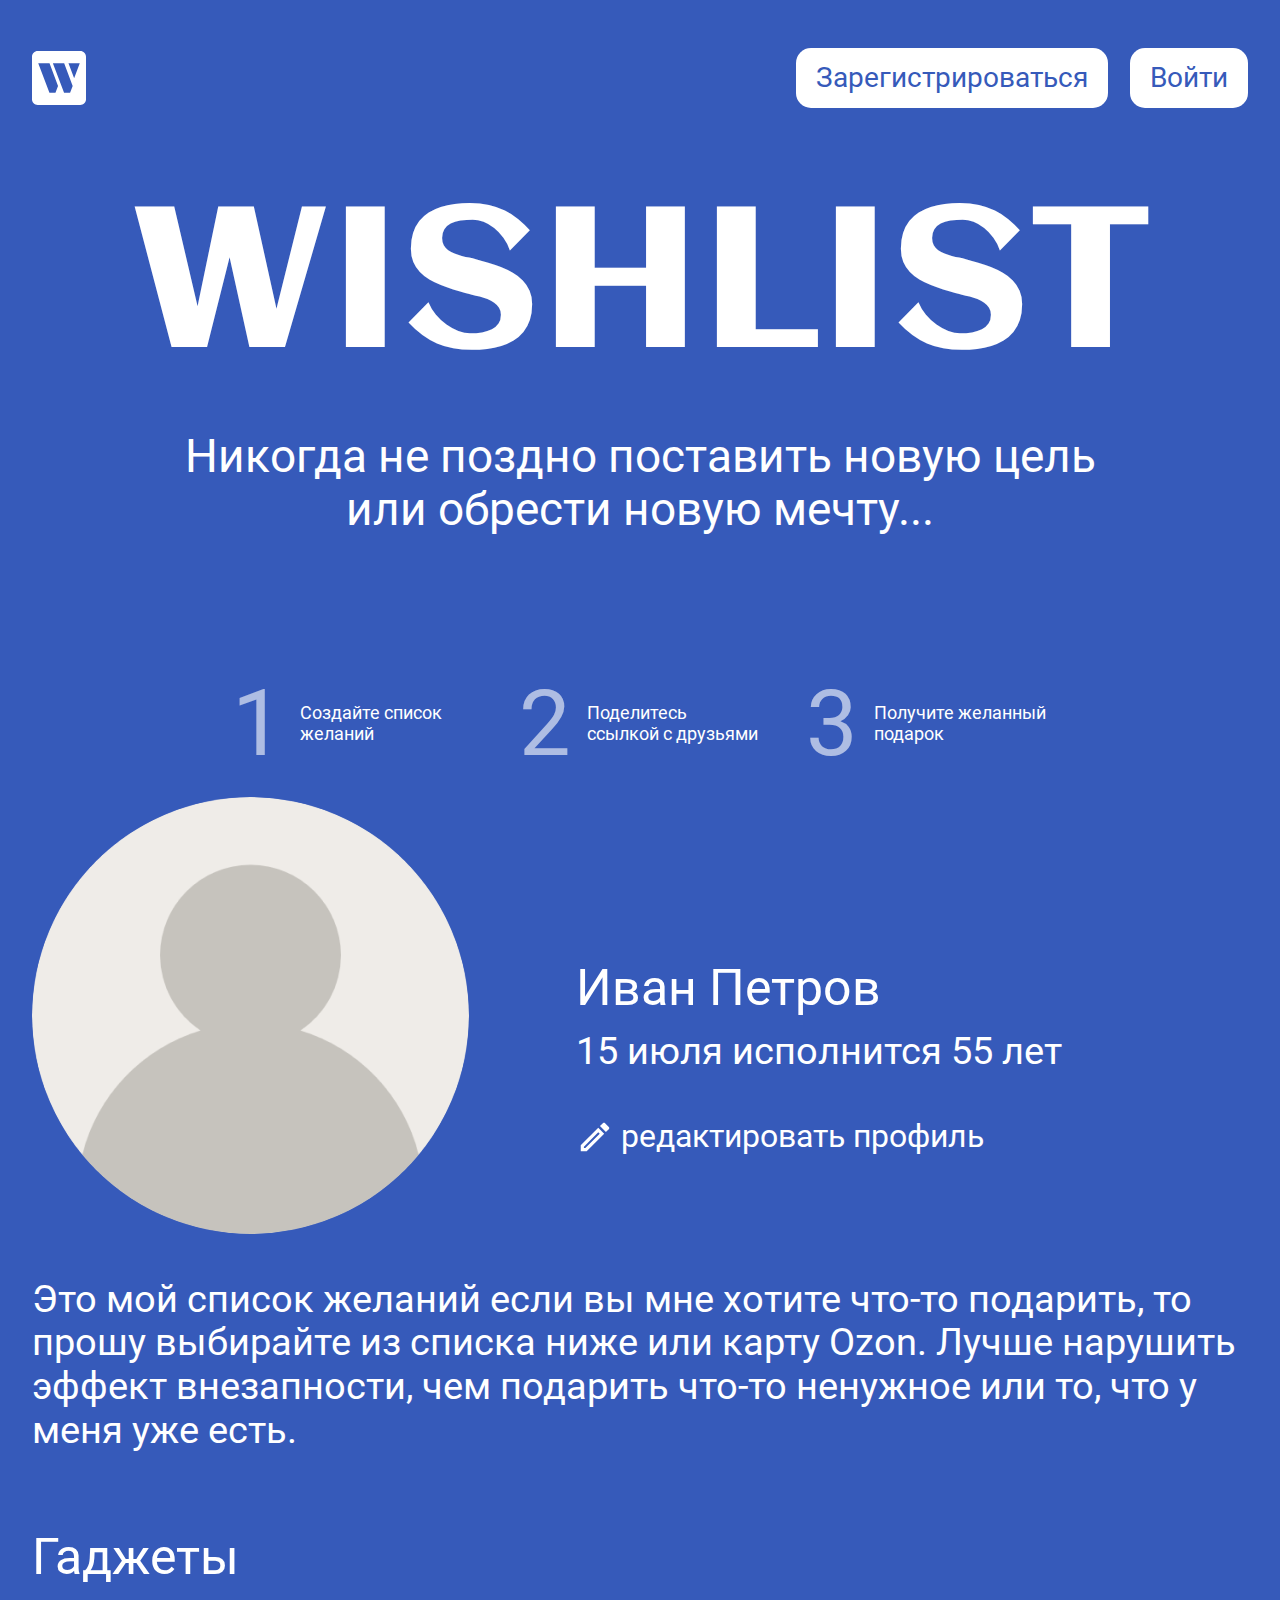
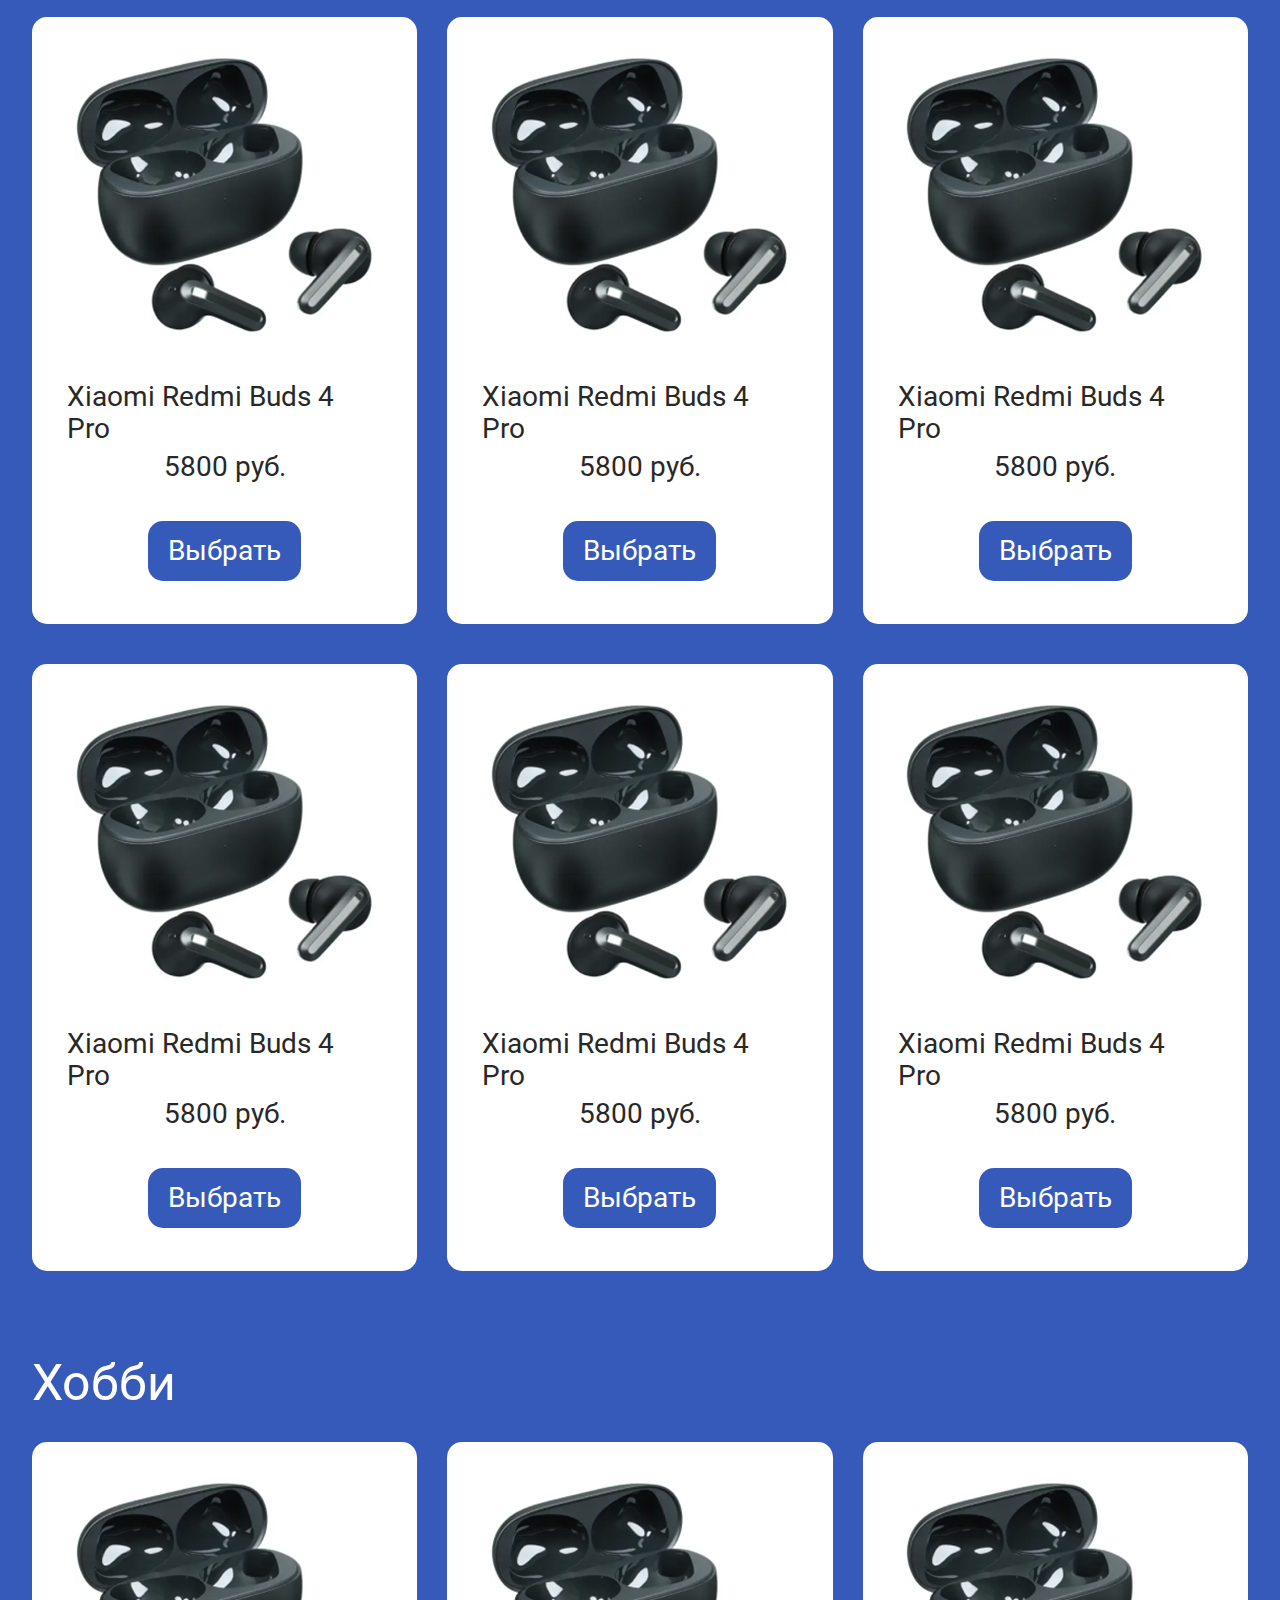
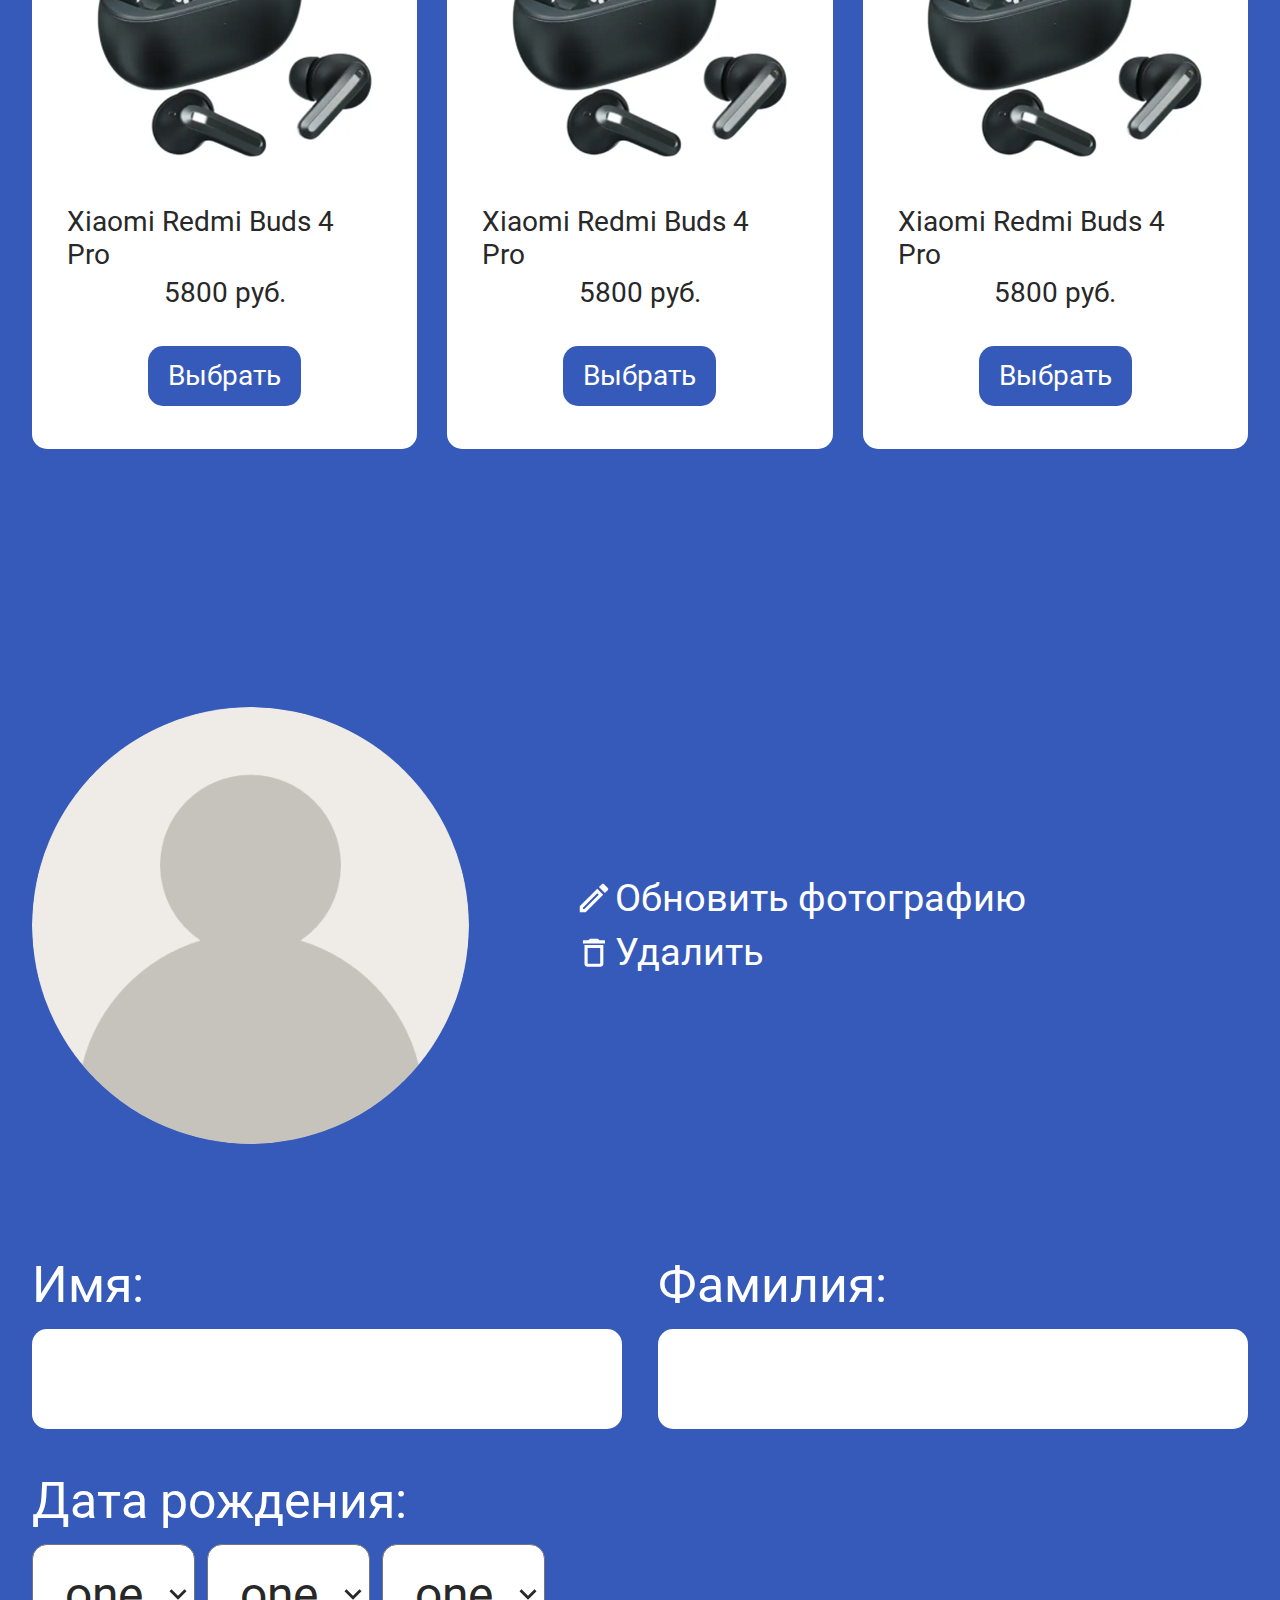
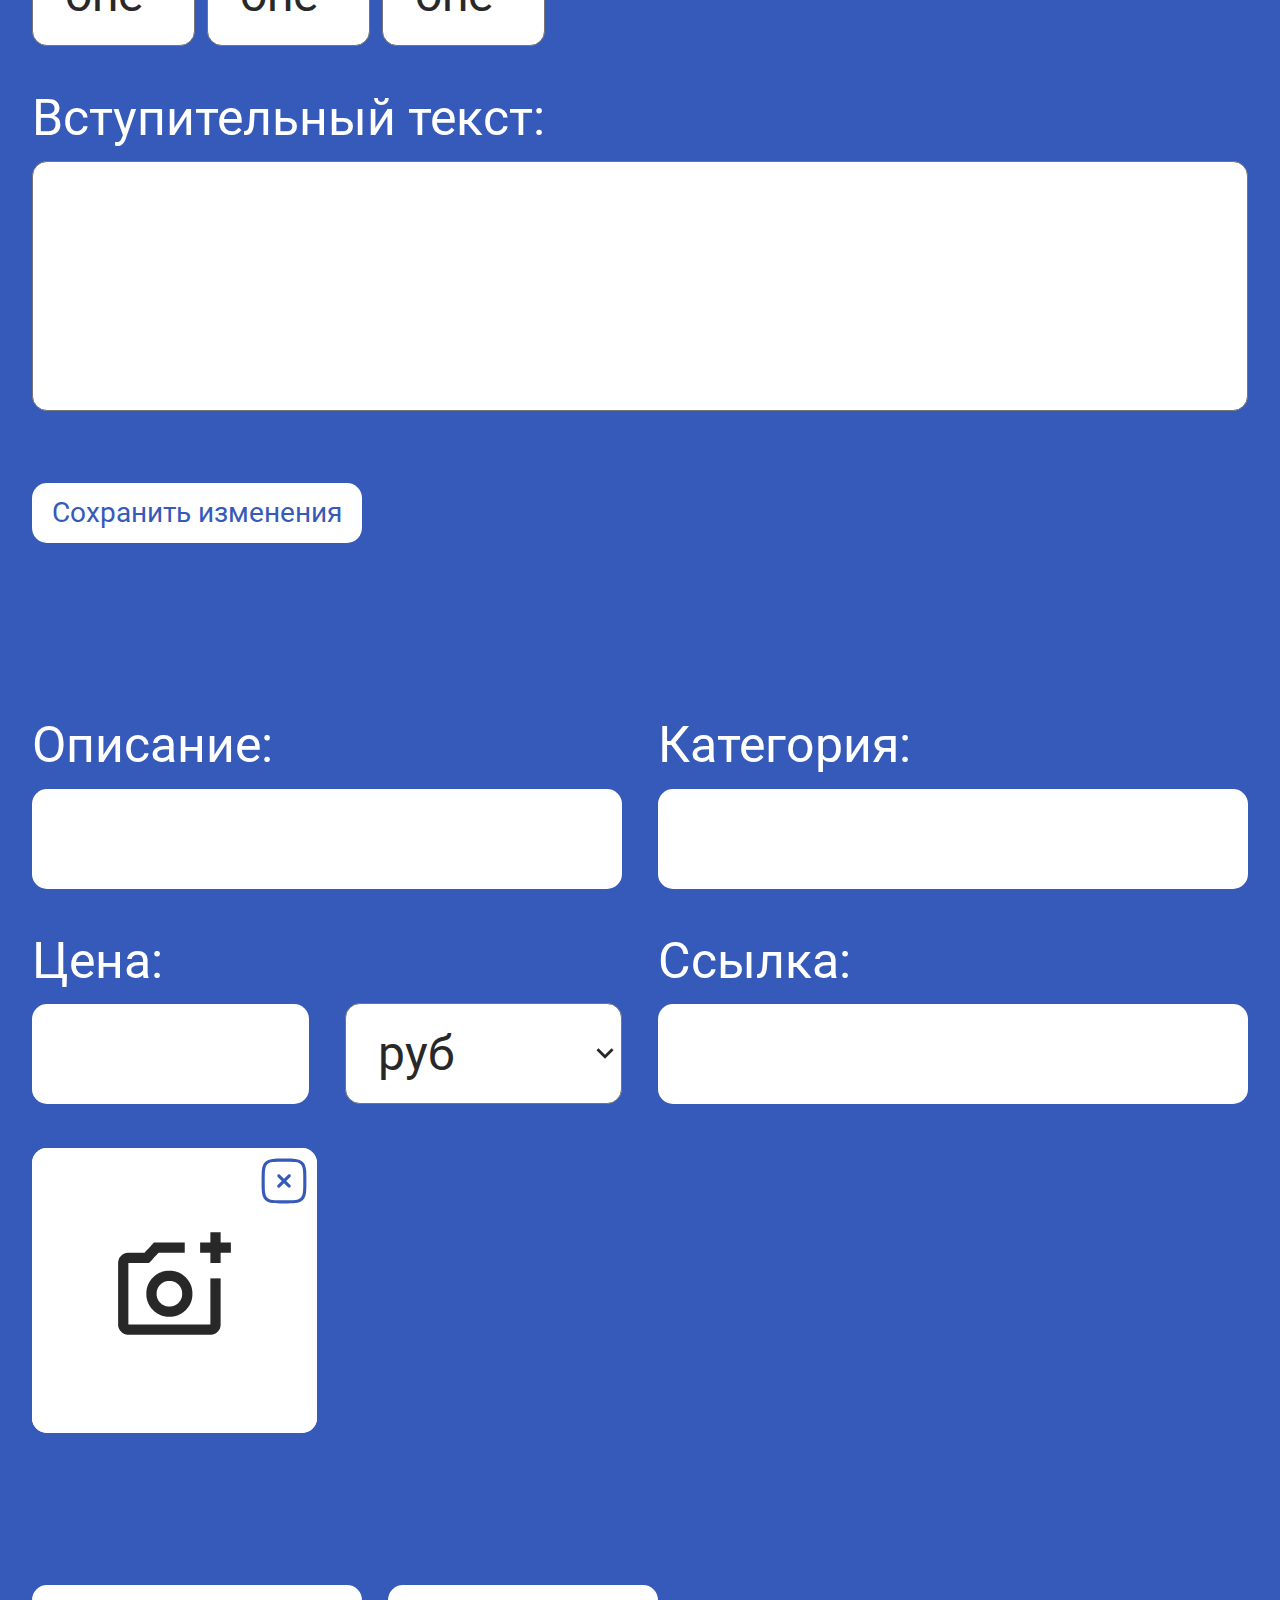
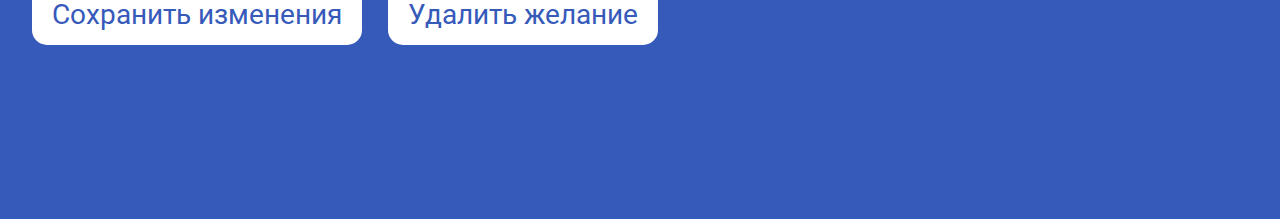
==== commit 221b5907: "+adaptive" ====
--- a/index.html
+++ b/index.html
@@ -270,9 +270,11 @@
 
 
           </fieldset>
-
-          <button class="edit__submit-btn btn">Сохранить изменения</button>
-          <button class="edit__delete-btn btn">Удалить желание</button>
+          <div class="edit__submit-wrapper">
+            <button class="edit__submit-btn btn">Сохранить изменения</button>
+            <button class="edit__delete-btn btn">Удалить желание</button>
+          </div>
+
         </form>
       </div>
     </section>
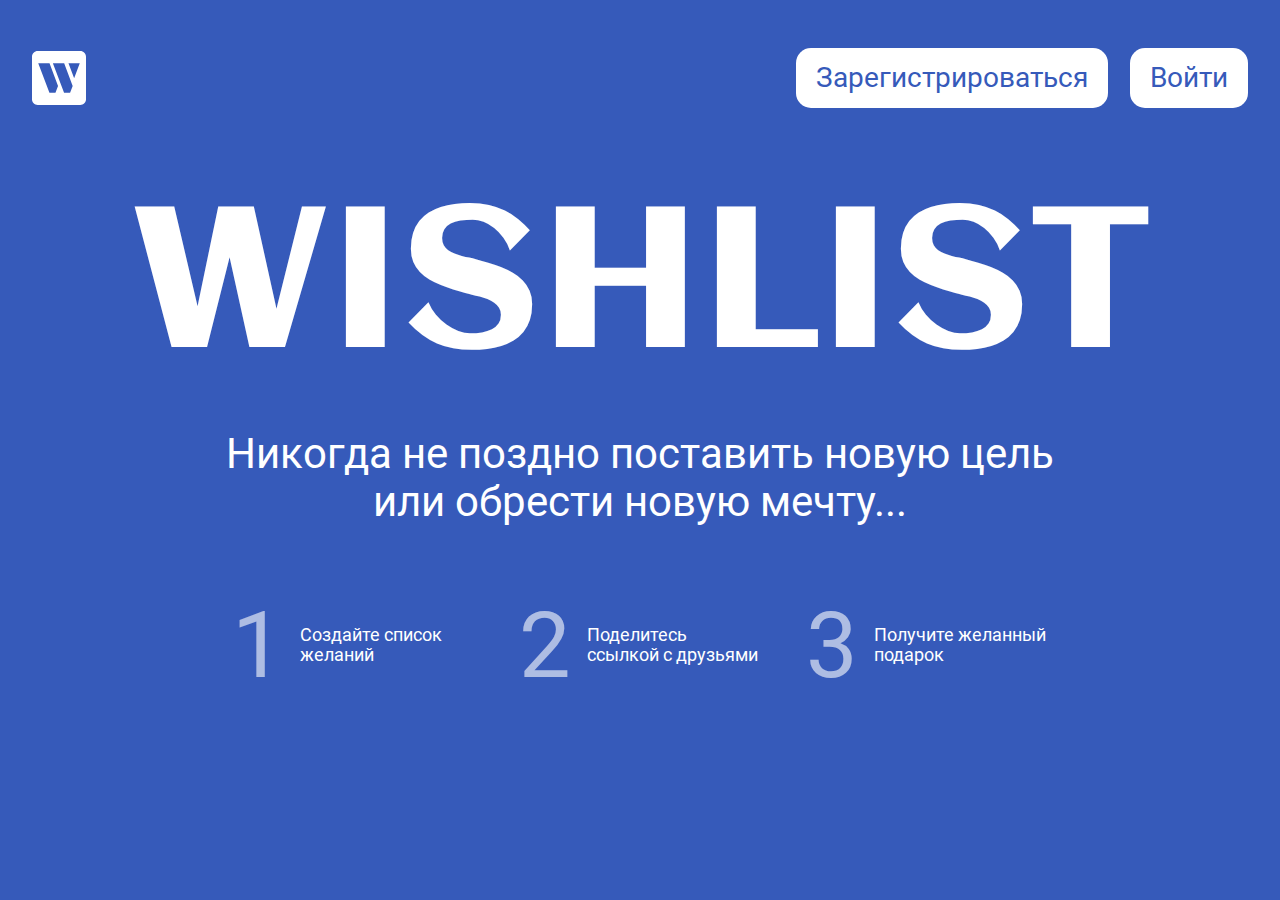
==== commit 1648baee: "рендерит шапку и первый экран через JS" ====
--- a/index.html
+++ b/index.html
@@ -8,276 +8,24 @@
   <title>Wish list</title>
 
   <link rel="stylesheet" href="css/index.css">
+  <script src="js/index.js" type="module"></script>
 </head>
 
 <body class="body">
   <header class="header">
     <div class="container header__container">
-      <img class="header__logo" src="img/logo.svg" alt="logo">
+      <a href="/">
+        <img class="header__logo" src="img/logo.svg" alt="logo">
+      </a>
 
       <nav class="header__nav nav">
-        <button class="nav__btn btn">Зарегистрироваться</button>
-        <button class="nav__btn btn">Войти</button>
       </nav>
 
-      <button class="header__burder burger">
-        <span class="burger__line"></span>
-      </button>
+
     </div>
   </header>
 
   <main class="app">
-    <section class="hero">
-      <div class="container hero__container">
-        <h1 class="hero__title">Wishlist</h1>
-
-        <p class="hero__discription">Никогда не поздно поставить новую цель или обрести новую мечту...</p>
-
-        <ol class="hero__steps steps">
-          <li class="steps__item">Cоздайте список желаний</li>
-          <li class="steps__item">Поделитесь ссылкой с&nbsp;друзьями</li>
-          <li class="steps__item">Получите желанный подарок</li>
-        </ol>
-      </div>
-    </section>
-
-    <section class="wishlist">
-      <div class="container">
-        <div class="wishlist__profile profile">
-          <img class="profile__avatar" src="img/avatar.png" alt="фото профиля">
-
-          <div class="profile__content">
-            <h2 class="profile__fullname">Иван Петров</h2>
-            <p class="profile__birthday">15 июля исполнится 55 лет</p>
-            <button class="profile__edit">
-              <svg width="38" height="38" viewBox="0 0 38 38" fill="none" xmlns="http://www.w3.org/2000/svg">
-                <path
-                  d="M4.75 33.25H10.6875L28.1992 15.7384L22.2617 9.80086L4.75 27.3125V33.25ZM7.91667 28.6267L22.2617 14.2817L23.7183 15.7384L9.37333 30.0834H7.91667V28.6267ZM29.0858 5.20919C28.9394 5.06241 28.7654 4.94596 28.5738 4.86651C28.3823 4.78705 28.177 4.74615 27.9696 4.74615C27.7622 4.74615 27.5569 4.78705 27.3653 4.86651C27.1738 4.94596 26.9998 5.06241 26.8533 5.20919L23.9558 8.10669L29.8933 14.0442L32.7908 11.1467C32.9376 11.0002 33.0541 10.8262 33.1335 10.6347C33.213 10.4431 33.2539 10.2378 33.2539 10.0304C33.2539 9.82307 33.213 9.61774 33.1335 9.4262C33.0541 9.23466 32.9376 9.06067 32.7908 8.91419L29.0858 5.20919Z"
-                  fill="white" />
-              </svg>
-              редактировать профиль
-            </button>
-          </div>
-        </div>
-
-        <p class="wishlist__description">Это мой список желаний если вы мне хотите что-то подарить, то прошу выбирайте
-          из списка ниже или карту Ozon. Лучше
-          нарушить эффект внезапности, чем подарить что-то ненужное или то, что у меня уже есть.</p>
-
-        <ul class="wishlist__categories categories">
-          <li class="categories__item">
-            <h3 class="categories__title">Гаджеты</h3>
-
-            <ul class="wishlist__items">
-              <li class="item">
-                <img class="item__img" src="img/headphones.png" alt="картинка желания">
-                <h4 class="item__title">Xiaomi Redmi Buds 4 Pro</h4>
-                <p class="item__price">5800 руб.</p>
-                <button class="item__btn btn btn_castling">Выбрать</button>
-              </li>
-
-              <li class="item">
-                <img class="item__img" src="img/headphones.png" alt="картинка желания">
-                <h4 class="item__title">Xiaomi Redmi Buds 4 Pro</h4>
-                <p class="item__price">5800 руб.</p>
-                <button class="item__btn btn btn_castling">Выбрать</button>
-              </li>
-
-              <li class="item">
-                <img class="item__img" src="img/headphones.png" alt="картинка желания">
-                <h4 class="item__title">Xiaomi Redmi Buds 4 Pro</h4>
-                <p class="item__price">5800 руб.</p>
-                <button class="item__btn btn btn_castling">Выбрать</button>
-              </li>
-
-              <li class="item">
-                <img class="item__img" src="img/headphones.png" alt="картинка желания">
-                <h4 class="item__title">Xiaomi Redmi Buds 4 Pro</h4>
-                <p class="item__price">5800 руб.</p>
-                <button class="item__btn btn btn_castling">Выбрать</button>
-              </li>
-
-              <li class="item">
-                <img class="item__img" src="img/headphones.png" alt="картинка желания">
-                <h4 class="item__title">Xiaomi Redmi Buds 4 Pro</h4>
-                <p class="item__price">5800 руб.</p>
-                <button class="item__btn btn btn_castling">Выбрать</button>
-              </li>
-
-              <li class="item">
-                <img class="item__img" src="img/headphones.png" alt="картинка желания">
-                <h4 class="item__title">Xiaomi Redmi Buds 4 Pro</h4>
-                <p class="item__price">5800 руб.</p>
-                <button class="item__btn btn btn_castling">Выбрать</button>
-              </li>
-            </ul>
-          </li>
-
-          <li class="categories__item">
-            <h3 class="categories__title">Хобби</h3>
-
-            <ul class="wishlist__items">
-              <li class="item">
-                <img class="item__img" src="img/headphones.png" alt="картинка желания">
-                <h4 class="item__title">Xiaomi Redmi Buds 4 Pro</h4>
-                <p class="item__price">5800 руб.</p>
-                <button class="item__btn btn btn_castling">Выбрать</button>
-              </li>
-
-              <li class="item">
-                <img class="item__img" src="img/headphones.png" alt="картинка желания">
-                <h4 class="item__title">Xiaomi Redmi Buds 4 Pro</h4>
-                <p class="item__price">5800 руб.</p>
-                <button class="item__btn btn btn_castling">Выбрать</button>
-              </li>
-
-              <li class="item">
-                <img class="item__img" src="img/headphones.png" alt="картинка желания">
-                <h4 class="item__title">Xiaomi Redmi Buds 4 Pro</h4>
-                <p class="item__price">5800 руб.</p>
-                <button class="item__btn btn btn_castling">Выбрать</button>
-              </li>
-            </ul>
-          </li>
-        </ul>
-      </div>
-    </section>
-
-    <section class="edit edit_profile">
-      <div class="container">
-        <form class="edit__form">
-          <fieldset class="edit__avatar">
-            <img class="edit__avatar-img" src="img/avatar.png" alt="">
-
-            <div class="edit__avatar-load">
-              <label class="edit__label-avatar" for="avatar-load">
-                <svg width="38" height="38" viewBox="0 0 38 38" fill="none" xmlns="http://www.w3.org/2000/svg">
-                  <path
-                    d="M4.75 33.25H10.6875L28.1992 15.7384L22.2617 9.80086L4.75 27.3125V33.25ZM7.91667 28.6267L22.2617 14.2817L23.7183 15.7384L9.37333 30.0834H7.91667V28.6267ZM29.0858 5.20919C28.9394 5.06241 28.7654 4.94596 28.5738 4.86651C28.3823 4.78705 28.177 4.74615 27.9696 4.74615C27.7622 4.74615 27.5569 4.78705 27.3653 4.86651C27.1738 4.94596 26.9998 5.06241 26.8533 5.20919L23.9558 8.10669L29.8933 14.0442L32.7908 11.1467C32.9376 11.0002 33.0541 10.8262 33.1335 10.6347C33.213 10.4431 33.2539 10.2378 33.2539 10.0304C33.2539 9.82307 33.213 9.61774 33.1335 9.4262C33.0541 9.23466 32.9376 9.06067 32.7908 8.91419L29.0858 5.20919Z"
-                    fill="white" />
-                </svg>
-                Обновить фотографию
-              </label>
-              <input class="edit__input-file edit__input-file_avatar" type="file" accept="image/jpeg, image/png">
-
-              <button class="edit__avatar-delete">
-                <svg width="38" height="38" viewBox="0 0 38 38" fill="none" xmlns="http://www.w3.org/2000/svg">
-                  <path
-                    d="M9.48842 29.6389C9.48842 31.35 10.9027 32.75 12.6313 32.75H25.2027C26.9313 32.75 28.3456 31.35 28.3456 29.6389V10.9722H9.48842V29.6389ZM12.6313 14.0833H25.2027V29.6389H12.6313V14.0833ZM24.417 6.30556L22.8456 4.75H14.9884L13.417 6.30556H7.91699V9.41667H29.917V6.30556H24.417Z"
-                    fill="white" />
-                </svg>
-                Удалить
-              </button>
-            </div>
-          </fieldset>
-
-          <fieldset class="edit__name">
-            <label class="edit__label">
-              <span class="edit__label-text">Имя:</span>
-              <input class="edit__input" type="text" name="name">
-            </label>
-
-            <label class="edit__label">
-              <span class="edit__label-text">Фамилия:</span>
-              <input class="edit__input" type="text" name="surname">
-            </label>
-          </fieldset>
-
-          <fieldset class="edit__birthday">
-            <legend class="edit__label-text">Дата рождения:</legend>
-
-            <label class="edit__label edit__label_select">
-              <select class="edit__select" type="text" name="day">
-                <option value="1">one</option>
-                <option value="2">two</option>
-              </select>
-            </label>
-
-            <label class="edit__label edit__label_select">
-              <select class="edit__select" type="text" name="month">
-                <option value="1">one</option>
-                <option value="2">two</option>
-              </select>
-            </label>
-
-            <label class="edit__label edit__label_select">
-              <select class="edit__select" type="text" name="year">
-                <option value="1">one</option>
-                <option value="2">two</option>
-              </select>
-            </label>
-          </fieldset>
-
-          <fieldset class="edit__description">
-            <label class="edit__label-text" for="description">Вступительный текст:</label>
-            <textarea class="edit__description-input" name="description"></textarea>
-
-          </fieldset>
-
-          <button class="edit__submit-btn btn">Сохранить изменения</button>
-        </form>
-      </div>
-    </section>
-
-    <section class="edit edit_wish">
-      <div class="container">
-        <form class="edit__form">
-          <fieldset class="edit__wish">
-            <label class="edit__label">
-              <span class="edit__label-text">Описание:</span>
-              <input class="edit__input" type="text" name="title">
-            </label>
-
-            <label class="edit__label">
-              <span class="edit__label-text">Категория:</span>
-              <input class="edit__input" type="text" name="category">
-            </label>
-
-            <div class="edit__wish-price edit__label">
-              <label class="edit__label_price">
-                <span class="edit__label-text">Цена:</span>
-                <input class="edit__input" type="text" name="price">
-              </label>
-              <label class="edit__label_select edit__label_price">
-                <select class="edit__select edit__select_currency" name="currency">
-                  <option value="rub">руб</option>
-                </select>
-              </label>
-            </div>
-
-            <label class="edit__label">
-              <span class="edit__label-text">Ссылка:</span>
-              <input class="edit__input" type="text" name="link">
-            </label>
-
-          </fieldset>
-
-          <fieldset class="edit__wish-photo">
-            <label class="edit__label-photo">
-              <img class="edit__wish-img" src="img/no-photo.jpg" alt="">
-              <input class="edit__input-file edit__input-file_wish" type="file" accept="image/jpeg, image/png">
-              <button class="edit__wish-delete">
-                <svg width="50" height="50" viewBox="0 0 50 50" fill="none" xmlns="http://www.w3.org/2000/svg">
-                  <path
-                    d="M20.8961 18.6875C20.5999 18.4115 20.2081 18.2612 19.8033 18.2684C19.3985 18.2755 19.0123 18.4395 18.726 18.7258C18.4398 19.0121 18.2758 19.3983 18.2686 19.8031C18.2615 20.2079 18.4117 20.5996 18.6877 20.8958L22.7919 25L18.6877 29.1042C18.5342 29.2472 18.4111 29.4197 18.3257 29.6114C18.2403 29.803 18.1944 30.0099 18.1907 30.2197C18.187 30.4295 18.2256 30.6379 18.3042 30.8325C18.3827 31.027 18.4997 31.2038 18.6481 31.3522C18.7964 31.5005 18.9732 31.6175 19.1677 31.6961C19.3623 31.7747 19.5707 31.8133 19.7805 31.8096C19.9903 31.8059 20.1972 31.7599 20.3889 31.6745C20.5805 31.5891 20.753 31.466 20.8961 31.3125L25.0002 27.2083L29.1044 31.3125C29.4006 31.5885 29.7924 31.7388 30.1972 31.7316C30.602 31.7245 30.9882 31.5605 31.2745 31.2742C31.5607 30.9879 31.7247 30.6017 31.7319 30.1969C31.739 29.7921 31.5887 29.4004 31.3127 29.1042L27.2086 25L31.3127 20.8958C31.4663 20.7528 31.5894 20.5803 31.6748 20.3886C31.7602 20.197 31.8061 19.99 31.8098 19.7802C31.8135 19.5705 31.7749 19.3621 31.6963 19.1675C31.6177 18.9729 31.5008 18.7962 31.3524 18.6478C31.204 18.4995 31.0273 18.3825 30.8327 18.3039C30.6382 18.2253 30.4298 18.1867 30.22 18.1904C30.0102 18.1941 29.8033 18.2401 29.6116 18.3255C29.42 18.4109 29.2475 18.534 29.1044 18.6875L25.0002 22.7917L20.8961 18.6875Z"
-                    fill="#365ABA" />
-                  <path fill-rule="evenodd" clip-rule="evenodd"
-                    d="M25.1191 2.60419H24.8816C20.0712 2.60419 16.3024 2.60419 13.3607 3.00002C10.3524 3.40419 7.97741 4.25002 6.11283 6.11252C4.24824 7.9771 3.40449 10.3521 3.00033 13.3625C2.60449 16.3021 2.60449 20.0709 2.60449 24.8813V25.1188C2.60449 29.9292 2.60449 33.6979 3.00033 36.6396C3.40449 39.6479 4.25033 42.0229 6.11283 43.8875C7.97741 45.7521 10.3524 46.5959 13.3628 47C16.3024 47.3959 20.0712 47.3959 24.8816 47.3959H25.1191C29.9295 47.3959 33.6982 47.3959 36.6399 47C39.6482 46.5959 42.0232 45.75 43.8878 43.8875C45.7524 42.0229 46.5962 39.6479 47.0003 36.6375C47.3962 33.6979 47.3962 29.9292 47.3962 25.1188V24.8813C47.3962 20.0709 47.3962 16.3021 47.0003 13.3604C46.5962 10.3521 45.7503 7.9771 43.8878 6.11252C42.0232 4.24794 39.6482 3.40419 36.6378 3.00002C33.6982 2.60419 29.9295 2.60419 25.1191 2.60419ZM8.32324 8.32294C9.51074 7.13544 11.1149 6.45419 13.7795 6.09585C16.4878 5.73335 20.0462 5.72919 25.0003 5.72919C29.9545 5.72919 33.5128 5.73335 36.2212 6.09585C38.8857 6.45419 40.492 7.13752 41.6795 8.32294C42.8649 9.51044 43.5462 11.1146 43.9045 13.7792C44.267 16.4875 44.2712 20.0459 44.2712 25C44.2712 29.9542 44.267 33.5125 43.9045 36.2209C43.5462 38.8854 42.8628 40.4917 41.6774 41.6792C40.4899 42.8646 38.8857 43.5459 36.2212 43.9042C33.5128 44.2667 29.9545 44.2709 25.0003 44.2709C20.0462 44.2709 16.4878 44.2667 13.7795 43.9042C11.1149 43.5459 9.50866 42.8625 8.32116 41.6771C7.13574 40.4896 6.45449 38.8854 6.09616 36.2209C5.73366 33.5125 5.72949 29.9542 5.72949 25C5.72949 20.0459 5.73366 16.4875 6.09616 13.7792C6.45449 11.1146 7.13783 9.51044 8.32324 8.32294Z"
-                    fill="#365ABA" />
-                </svg>
-              </button>
-            </label>
-
-
-          </fieldset>
-          <div class="edit__submit-wrapper">
-            <button class="edit__submit-btn btn">Сохранить изменения</button>
-            <button class="edit__delete-btn btn">Удалить желание</button>
-          </div>
-
-        </form>
-      </div>
-    </section>
 
   </main>
 </body>
